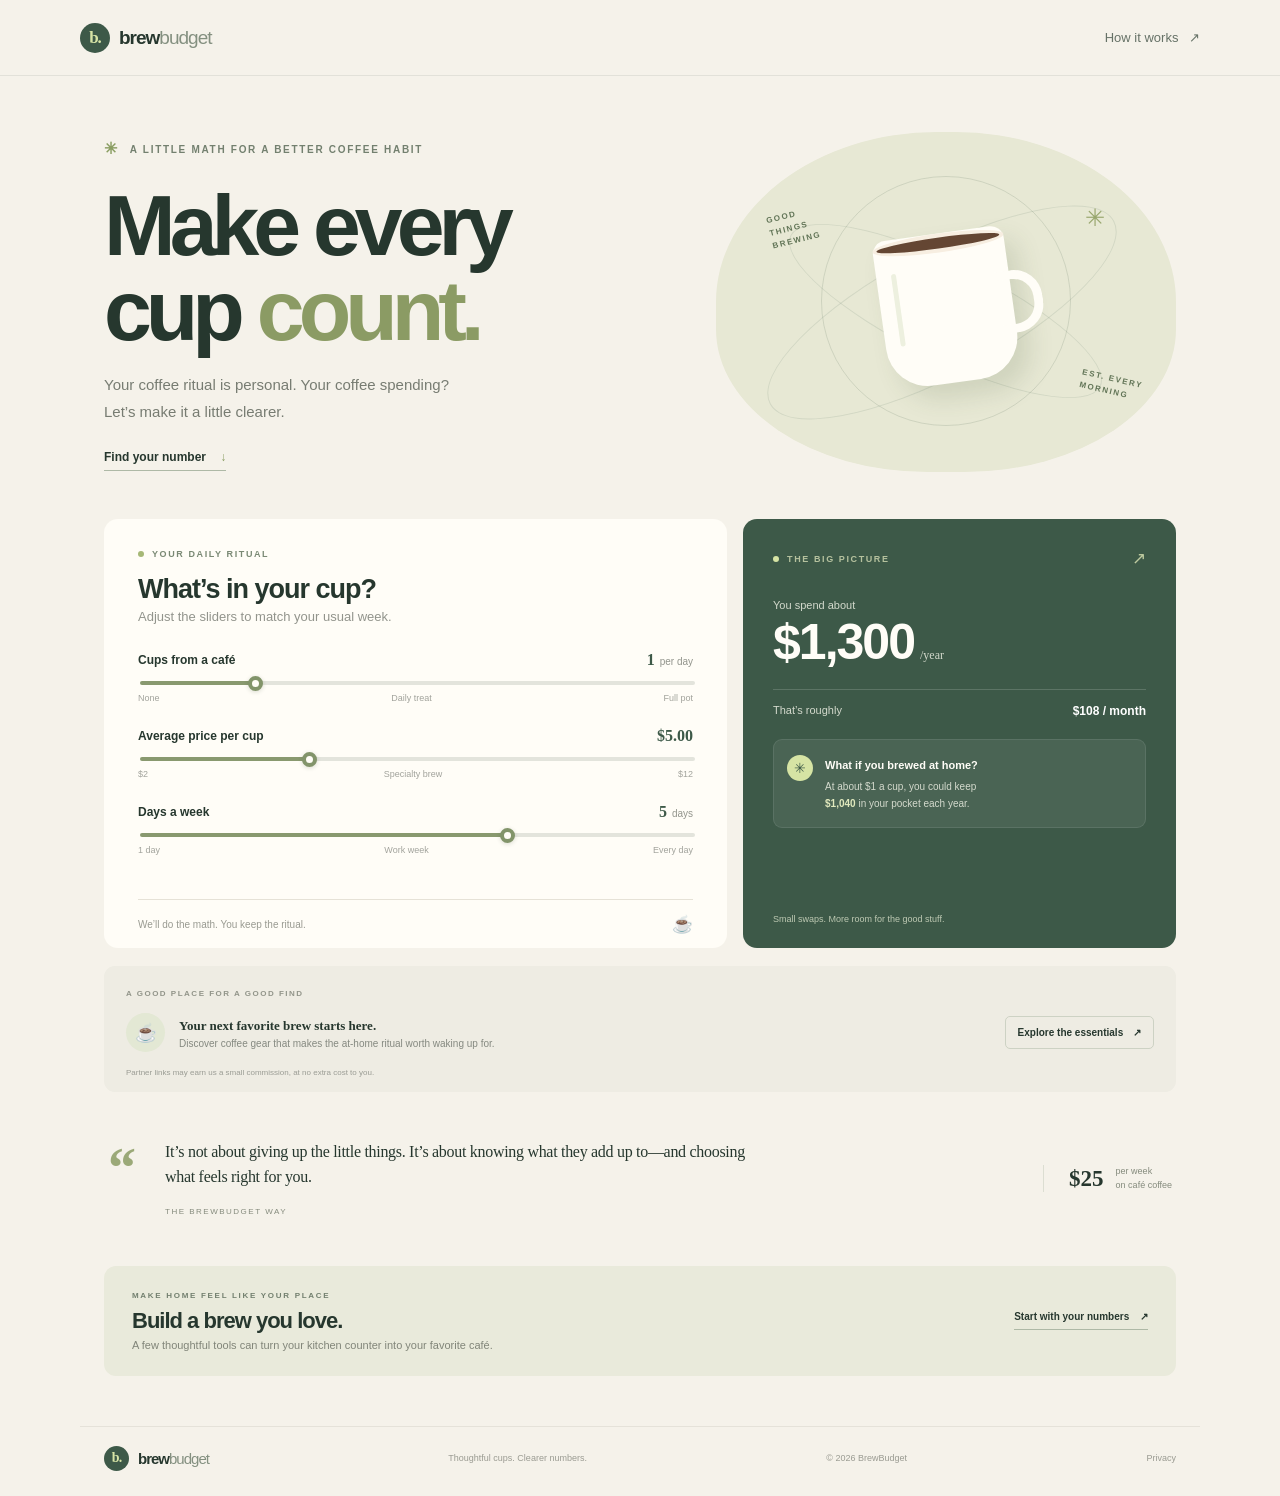
==== index.html @ 629bdadd "Add BrewBudget coffee calculator" ====
<!doctype html>
<html lang="en">
<head>
  <meta charset="utf-8"><meta name="viewport" content="width=device-width, initial-scale=1">
  <meta name="theme-color" content="#f5f2ea">
  <meta name="description" content="Find out how much your daily coffee habit really costs. Compare café coffee with brewing at home and see your yearly savings.">
  <meta property="og:title" content="BrewBudget — make every cup count"><meta property="og:description" content="A little math for a better coffee habit. Compare café coffee with brewing at home.">
  <title>BrewBudget — make every cup count</title>
  <link rel="stylesheet" href="styles.css">
</head>
<body>
  <header class="topbar"><a class="brand" href="#top" aria-label="BrewBudget home"><span class="brand-mark">b.</span><span>brew<span class="brand-light">budget</span></span></a><a class="top-link" href="#how">How it works <span aria-hidden="true">↗</span></a></header>
  <main id="top">
    <section class="hero"><div class="hero-copy"><div class="eyebrow"><span class="spark">✳</span> A LITTLE MATH FOR A BETTER COFFEE HABIT</div><h1>Make every<br>cup <em>count.</em></h1><p class="hero-text">Your coffee ritual is personal. Your coffee spending? Let’s make it a little clearer.</p><a class="jump-link" href="#calculator">Find your number <span>↓</span></a></div><div class="hero-art" aria-hidden="true"><div class="sun"></div><div class="orbit orbit-one"></div><div class="orbit orbit-two"></div><div class="coffee-cup"><div class="coffee"></div><div class="cup-shine"></div></div><div class="cup-handle"></div><div class="art-label label-one">GOOD<br>THINGS<br>BREWING</div><div class="art-label label-two">EST. EVERY<br>MORNING</div><div class="art-dot">✳</div></div></section>
    <section class="calculator-wrap" id="calculator"><div class="calculator-card"><div class="calc-intro"><div class="step-tag"><span class="step-dot"></span> YOUR DAILY RITUAL</div><h2>What’s in your cup?</h2><p>Adjust the sliders to match your usual week.</p></div><div class="controls"><div class="control-row"><div class="control-heading"><label for="cups">Cups from a café</label><span class="control-value"><b id="cupsValue">1</b><small>per day</small></span></div><input id="cups" type="range" min="0" max="5" value="1" step="1" aria-label="Café coffees per day"><div class="range-labels"><span>None</span><span>Daily treat</span><span>Full pot</span></div></div><div class="control-row"><div class="control-heading"><label for="price">Average price per cup</label><span class="control-value"><b id="priceValue">$5.00</b></span></div><input id="price" type="range" min="2" max="12" value="5" step="0.25" aria-label="Price per café coffee"><div class="range-labels"><span>$2</span><span>Specialty brew</span><span>$12</span></div></div><div class="control-row"><div class="control-heading"><label for="days">Days a week</label><span class="control-value"><b id="daysValue">5</b><small>days</small></span></div><input id="days" type="range" min="1" max="7" value="5" step="1" aria-label="Days per week buying coffee"><div class="range-labels"><span>1 day</span><span>Work week</span><span>Every day</span></div></div></div><div class="calc-footer"><span>We’ll do the math. You keep the ritual.</span><span class="coffee-icon">☕</span></div></div>
      <aside class="results-card" aria-live="polite"><div class="result-top"><div class="step-tag step-tag-light"><span class="step-dot"></span> THE BIG PICTURE</div><span class="result-icon">↗</span></div><div class="result-label">You spend about</div><div class="annual-total" id="annualTotal">$1,300<span>/year</span></div><div class="result-divider"></div><div class="monthly-row"><span>That’s roughly</span><strong id="monthlyTotal">$108 / month</strong></div><div class="savings-box"><div class="savings-icon">✳</div><div><strong>What if you brewed at home?</strong><p>At about $1 a cup, you could keep<br><b id="savings">$1,040</b> in your pocket each year.</p></div></div><div class="result-foot">Small swaps. More room for the good stuff.</div></aside></section>
    <section class="ad-slot" aria-label="Advertisement"><span class="ad-label">A GOOD PLACE FOR A GOOD FIND</span><div class="ad-content"><div class="ad-cup">☕</div><div><strong>Your next favorite brew starts here.</strong><p>Discover coffee gear that makes the at-home ritual worth waking up for.</p></div><a href="#gear" class="ad-button">Explore the essentials <span>↗</span></a></div><span class="ad-note">Partner links may earn us a small commission, at no extra cost to you.</span></section>
    <section class="insight" id="how"><div class="insight-mark">“</div><div><p>It’s not about giving up the little things. It’s about knowing what they add up to—and choosing what feels right for you.</p><span>THE BREWBUDGET WAY</span></div><div class="insight-number"><strong id="weeklyTotal">$25</strong><span>per week<br>on café coffee</span></div></section>
    <section class="gear" id="gear"><div><div class="eyebrow">MAKE HOME FEEL LIKE YOUR PLACE</div><h2>Build a brew you love.</h2><p>A few thoughtful tools can turn your kitchen counter into your favorite café.</p></div><a class="gear-link" href="#calculator">Start with your numbers <span>↗</span></a></section>
  </main>
  <footer><a class="brand footer-brand" href="#top"><span class="brand-mark">b.</span><span>brew<span class="brand-light">budget</span></span></a><span>Thoughtful cups. Clearer numbers.</span><span>© <span id="year"></span> BrewBudget</span><a href="privacy.html">Privacy</a></footer>
  <script src="app.js"></script>
</body></html>
---- styles.css ----
:root{--ink:#26372e;--muted:#7b8177;--cream:#f5f2ea;--paper:#fffdf7;--green:#3d5948;--lime:#d7e4a6;--line:#e6e2d7;--orange:#df8156}*{box-sizing:border-box}html{scroll-behavior:smooth}body{margin:0;background:var(--cream);color:var(--ink);font-family:'DM Sans',sans-serif}a{color:inherit;text-decoration:none}.topbar{height:76px;padding:0 max(calc((100vw - 1120px)/2),6vw);display:flex;align-items:center;justify-content:space-between;border-bottom:1px solid rgba(38,55,46,.09)}.brand{display:flex;align-items:center;gap:9px;font:800 19px Manrope,sans-serif;letter-spacing:-1px}.brand-mark{width:30px;height:30px;border-radius:50%;background:var(--green);color:var(--lime);display:grid;place-items:center;font:800 17px Manrope}.brand-light{font-weight:500;color:#849080}.top-link{font-size:13px;color:#667267}.top-link span{padding-left:7px}.hero{max-width:1120px;margin:0 auto;min-height:440px;display:grid;grid-template-columns:1fr 1fr;align-items:center;padding:42px 24px 30px}.eyebrow{font-size:10px;letter-spacing:1.7px;font-weight:700;color:#73806f}.spark{font-size:16px;color:#8a9e62;vertical-align:-1px;margin-right:7px}.hero h1{font:700 clamp(58px,7vw,86px)/.99 Manrope,sans-serif;letter-spacing:-6px;margin:25px 0 19px}.hero h1 em{font-style:normal;color:#8b9b64}.hero-text{font-size:15px;color:#777c72;line-height:1.75;max-width:350px;margin:0 0 22px}.jump-link{font-size:12px;font-weight:700;border-bottom:1px solid #aeb9a6;padding-bottom:6px}.jump-link span{margin-left:11px;color:#8a9e62}.hero-art{height:340px;position:relative;overflow:hidden;background:#e7e8d4;border-radius:48% 48% 46% 46% / 50% 50% 42% 42%;max-width:460px;width:100%;justify-self:end}.sun{position:absolute;width:250px;height:250px;border:1px solid rgba(61,89,72,.15);border-radius:50%;left:105px;top:44px}.orbit{position:absolute;border:1px solid rgba(61,89,72,.12);border-radius:50%;transform:rotate(-28deg)}.orbit-one{width:390px;height:125px;left:31px;top:118px}.orbit-two{width:345px;height:96px;left:57px;top:131px;transform:rotate(26deg)}.coffee-cup{position:absolute;width:132px;height:150px;left:165px;top:101px;background:var(--paper);border-radius:13px 13px 42px 42px;transform:rotate(-8deg);box-shadow:11px 15px 25px #445a3a25}.coffee{position:absolute;inset:0 0 auto;height:19px;background:#644633;border-radius:50%;border:4px solid #f7eee1}.cup-shine{position:absolute;top:34px;left:15px;width:5px;height:73px;background:#edf0df;border-radius:5px}.cup-handle{position:absolute;width:45px;height:63px;border:9px solid var(--paper);border-left:0;border-radius:0 29px 29px 0;left:282px;top:137px;transform:rotate(-8deg)}.art-label{position:absolute;color:#617456;font-size:8px;letter-spacing:1.6px;font-weight:700;line-height:1.6}.label-one{left:53px;top:77px;transform:rotate(-14deg)}.label-two{right:34px;bottom:73px;transform:rotate(13deg)}.art-dot{position:absolute;right:71px;top:72px;color:#98a66d;font-size:24px}.calculator-wrap{max-width:1120px;margin:3px auto 0;padding:0 24px;display:grid;grid-template-columns:1.18fr .82fr;gap:16px;scroll-margin-top:30px}.calculator-card,.results-card{border-radius:14px}.calculator-card{background:var(--paper);padding:30px 34px 0}.calc-intro h2,.gear h2{font:700 27px Manrope,sans-serif;letter-spacing:-1px;margin:15px 0 4px}.calc-intro p{font-size:13px;color:#92948c;margin:0}.step-tag{font-size:9px;font-weight:700;letter-spacing:1.6px;color:#7a8974;display:flex;align-items:center;gap:8px}.step-dot{width:6px;height:6px;background:#a6b876;border-radius:50%}.controls{padding:27px 0 20px}.control-row{margin-bottom:24px}.control-heading{display:flex;justify-content:space-between;align-items:center;margin-bottom:12px}.control-heading label{font-size:12px;font-weight:600}.control-value{display:flex;align-items:baseline;gap:5px;color:var(--green)}.control-value b{font:700 16px Manrope}.control-value small{font-size:10px;color:#92948c}input[type=range]{width:100%;height:4px;appearance:none;background:linear-gradient(to right,#89996f 0%,#89996f var(--fill,40%),#e3e4dc var(--fill,40%),#e3e4dc 100%);border-radius:5px;display:block;outline:none}input[type=range]::-webkit-slider-thumb{appearance:none;width:15px;height:15px;background:var(--paper);border:4px solid #82946a;border-radius:50%;cursor:pointer;box-shadow:0 1px 4px #33442b30}input[type=range]::-moz-range-thumb{width:9px;height:9px;background:var(--paper);border:4px solid #82946a;border-radius:50%;cursor:pointer}.range-labels{display:flex;justify-content:space-between;margin-top:8px;color:#a2a39c;font-size:9px}.calc-footer{height:49px;border-top:1px solid var(--line);display:flex;align-items:center;justify-content:space-between;color:#999a91;font-size:10px}.coffee-icon{font-size:17px}.results-card{background:var(--green);color:#fffdf7;padding:29px 30px 24px;display:flex;flex-direction:column}.result-top{display:flex;justify-content:space-between;align-items:center}.step-tag-light{color:#b5c19e}.step-tag-light .step-dot{background:#d6e4a4}.result-icon{font-size:17px;color:#bdc99f}.result-label{margin-top:30px;font-size:11px;color:#d4dacd}.annual-total{font:700 50px/1.1 Manrope,sans-serif;letter-spacing:-2px;margin-top:4px}.annual-total span{font:500 12px 'DM Sans';letter-spacing:0;color:#d4dacd;margin-left:6px}.result-divider{border-top:1px solid #ffffff29;margin:19px 0 14px}.monthly-row{display:flex;justify-content:space-between;font-size:11px;color:#d4dacd}.monthly-row strong{font-size:12px;color:#fff;font-weight:600}.savings-box{display:flex;gap:12px;background:#ffffff12;border:1px solid #ffffff17;border-radius:9px;padding:15px 13px;margin-top:21px}.savings-icon{width:26px;height:26px;background:#d6e4a4;border-radius:50%;color:var(--green);display:grid;place-items:center;flex:none;font-size:14px}.savings-box strong{font-size:11px}.savings-box p{font-size:10px;line-height:1.65;color:#d4dacd;margin:6px 0 0}.savings-box p b{color:#e1e9be}.result-foot{font-size:9px;color:#bec9b3;margin-top:auto;padding-top:17px}.ad-slot{max-width:1072px;margin:18px auto 0;padding:16px 22px 13px;background:#eeece3;border-radius:11px}.ad-label{font-size:8px;letter-spacing:1.5px;color:#92958a;font-weight:700}.ad-content{display:flex;align-items:center;gap:14px;margin:13px 0 9px}.ad-cup{width:39px;height:39px;border-radius:50%;background:#e3e8d4;display:grid;place-items:center;font-size:18px;flex:none}.ad-content strong{font:700 13px Manrope}.ad-content p{font-size:10px;color:#858980;margin:4px 0 0}.ad-button{font-size:10px;font-weight:700;border:1px solid #cdd2c4;border-radius:5px;padding:10px 12px;margin-left:auto;white-space:nowrap}.ad-button span{margin-left:7px}.ad-note{font-size:8px;color:#9a9c94}.insight{max-width:1072px;margin:48px auto;display:grid;grid-template-columns:40px 1fr auto;align-items:center;gap:17px;padding:0 4px}.insight-mark{font:700 56px Georgia;color:#9ba978;align-self:start;line-height:1}.insight p{font:500 16px/1.55 Manrope;letter-spacing:-.3px;max-width:610px;margin:0 0 10px}.insight span{font-size:8px;letter-spacing:1.5px;color:#858b7d}.insight-number{border-left:1px solid #dcded2;padding-left:25px;display:flex;align-items:center;gap:12px}.insight-number strong{font:700 23px Manrope}.insight-number span{font-size:9px;line-height:1.5;letter-spacing:0}.gear{max-width:1072px;margin:0 auto 50px;padding:25px 28px;background:#e9eadb;border-radius:12px;display:flex;align-items:center;justify-content:space-between}.gear .eyebrow{font-size:8px}.gear h2{font-size:22px;margin:8px 0 5px}.gear p{font-size:11px;color:#818579;margin:0}.gear-link{font-size:10px;font-weight:700;border-bottom:1px solid #aeb9a6;padding-bottom:7px;white-space:nowrap}.gear-link span{margin-left:8px}footer{max-width:1120px;margin:0 auto;padding:19px 24px 25px;border-top:1px solid #e5e2d9;display:flex;align-items:center;justify-content:space-between;color:#9a9b92;font-size:9px}.footer-brand{font-size:15px;color:var(--ink)}.footer-brand .brand-mark{width:25px;height:25px;font-size:14px}
@media(max-width:760px){.topbar{height:64px;padding:0 21px}.hero{grid-template-columns:1fr;padding:48px 22px 30px;gap:28px}.hero h1{font-size:64px}.hero-art{justify-self:center;width:min(100%,420px);height:300px}.sun{left:calc(50% - 125px)}.coffee-cup{left:calc(50% - 65px);top:88px}.cup-handle{left:calc(50% + 51px);top:124px}.label-one{left:calc(50% - 145px)}.label-two{right:calc(50% - 155px)}.art-dot{right:calc(50% - 135px)}.calculator-wrap{grid-template-columns:1fr;padding:0 15px}.calculator-card{padding:25px 22px 0}.results-card{min-height:350px;padding:25px 24px 22px}.ad-slot,.insight,.gear{margin-left:15px;margin-right:15px}.ad-content{align-items:flex-start;flex-wrap:wrap}.ad-content>div:nth-child(2){flex:1;min-width:190px}.ad-button{margin-left:53px;margin-top:2px}.insight{grid-template-columns:32px 1fr;gap:10px;margin-top:39px;margin-bottom:38px}.insight p{font-size:14px}.insight-number{grid-column:2;border-left:0;border-top:1px solid #dcded2;padding:13px 0 0;margin-top:6px}.gear{padding:22px;align-items:flex-start;gap:18px;flex-direction:column}.gear-link{margin-top:2px}footer{padding:18px 20px 23px;flex-wrap:wrap;gap:14px}footer>span:nth-child(2){order:3;width:100%}}@media(max-width:380px){.hero h1{font-size:56px}.annual-total{font-size:44px}.range-labels{font-size:8px}}
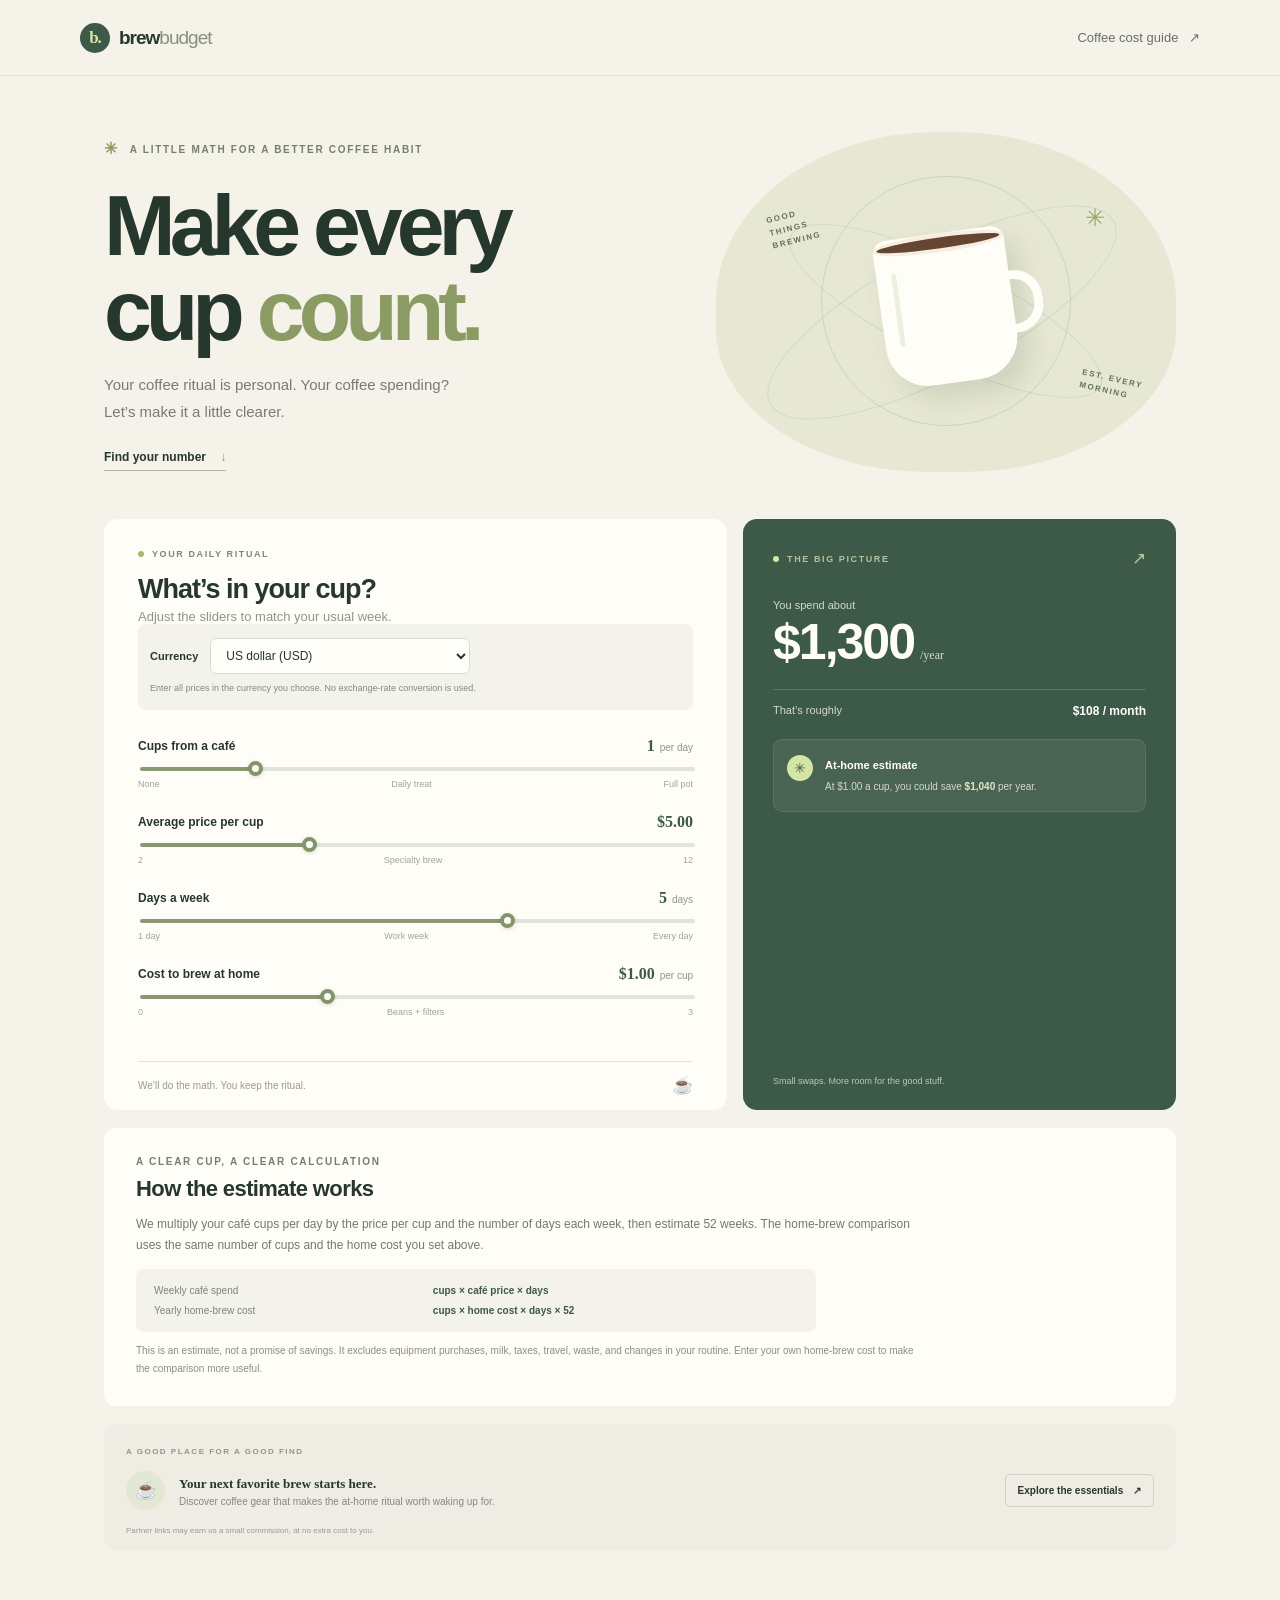
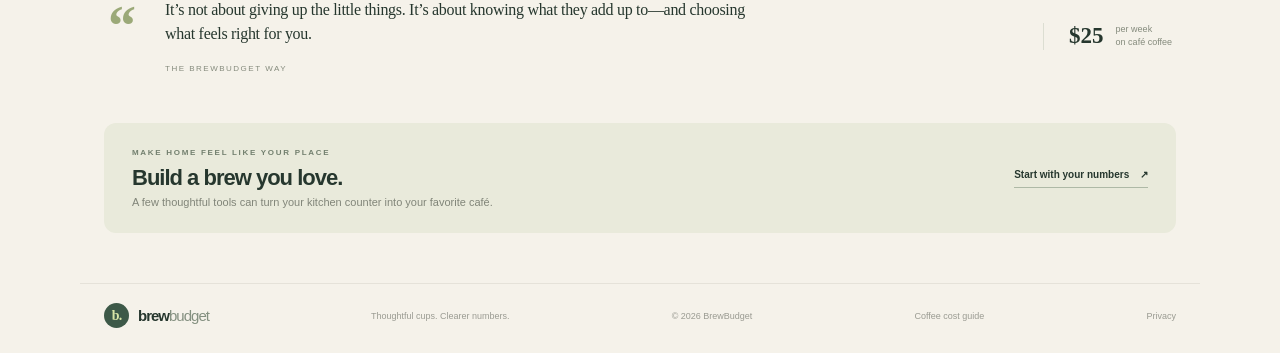
==== commit d616e2b9: "Expand BrewBudget for global coffee budgets Add a home-brew cost guide and support USD, GBP, CAD, an" ====
--- a/index.html
+++ b/index.html
@@ -5,20 +5,22 @@
   <meta name="theme-color" content="#f5f2ea">
   <meta name="description" content="Find out how much your daily coffee habit really costs. Compare café coffee with brewing at home and see your yearly savings.">
   <meta property="og:title" content="BrewBudget — make every cup count"><meta property="og:description" content="A little math for a better coffee habit. Compare café coffee with brewing at home.">
+  <link rel="canonical" href="https://dev-huthaifah.github.io/brewbudget/">
   <title>BrewBudget — make every cup count</title>
   <link rel="stylesheet" href="styles.css">
 </head>
 <body>
-  <header class="topbar"><a class="brand" href="#top" aria-label="BrewBudget home"><span class="brand-mark">b.</span><span>brew<span class="brand-light">budget</span></span></a><a class="top-link" href="#how">How it works <span aria-hidden="true">↗</span></a></header>
+  <header class="topbar"><a class="brand" href="#top" aria-label="BrewBudget home"><span class="brand-mark">b.</span><span>brew<span class="brand-light">budget</span></span></a><a class="top-link" href="coffee-cost-guide.html">Coffee cost guide <span aria-hidden="true">↗</span></a></header>
   <main id="top">
     <section class="hero"><div class="hero-copy"><div class="eyebrow"><span class="spark">✳</span> A LITTLE MATH FOR A BETTER COFFEE HABIT</div><h1>Make every<br>cup <em>count.</em></h1><p class="hero-text">Your coffee ritual is personal. Your coffee spending? Let’s make it a little clearer.</p><a class="jump-link" href="#calculator">Find your number <span>↓</span></a></div><div class="hero-art" aria-hidden="true"><div class="sun"></div><div class="orbit orbit-one"></div><div class="orbit orbit-two"></div><div class="coffee-cup"><div class="coffee"></div><div class="cup-shine"></div></div><div class="cup-handle"></div><div class="art-label label-one">GOOD<br>THINGS<br>BREWING</div><div class="art-label label-two">EST. EVERY<br>MORNING</div><div class="art-dot">✳</div></div></section>
-    <section class="calculator-wrap" id="calculator"><div class="calculator-card"><div class="calc-intro"><div class="step-tag"><span class="step-dot"></span> YOUR DAILY RITUAL</div><h2>What’s in your cup?</h2><p>Adjust the sliders to match your usual week.</p></div><div class="controls"><div class="control-row"><div class="control-heading"><label for="cups">Cups from a café</label><span class="control-value"><b id="cupsValue">1</b><small>per day</small></span></div><input id="cups" type="range" min="0" max="5" value="1" step="1" aria-label="Café coffees per day"><div class="range-labels"><span>None</span><span>Daily treat</span><span>Full pot</span></div></div><div class="control-row"><div class="control-heading"><label for="price">Average price per cup</label><span class="control-value"><b id="priceValue">$5.00</b></span></div><input id="price" type="range" min="2" max="12" value="5" step="0.25" aria-label="Price per café coffee"><div class="range-labels"><span>$2</span><span>Specialty brew</span><span>$12</span></div></div><div class="control-row"><div class="control-heading"><label for="days">Days a week</label><span class="control-value"><b id="daysValue">5</b><small>days</small></span></div><input id="days" type="range" min="1" max="7" value="5" step="1" aria-label="Days per week buying coffee"><div class="range-labels"><span>1 day</span><span>Work week</span><span>Every day</span></div></div></div><div class="calc-footer"><span>We’ll do the math. You keep the ritual.</span><span class="coffee-icon">☕</span></div></div>
-      <aside class="results-card" aria-live="polite"><div class="result-top"><div class="step-tag step-tag-light"><span class="step-dot"></span> THE BIG PICTURE</div><span class="result-icon">↗</span></div><div class="result-label">You spend about</div><div class="annual-total" id="annualTotal">$1,300<span>/year</span></div><div class="result-divider"></div><div class="monthly-row"><span>That’s roughly</span><strong id="monthlyTotal">$108 / month</strong></div><div class="savings-box"><div class="savings-icon">✳</div><div><strong>What if you brewed at home?</strong><p>At about $1 a cup, you could keep<br><b id="savings">$1,040</b> in your pocket each year.</p></div></div><div class="result-foot">Small swaps. More room for the good stuff.</div></aside></section>
+    <section class="calculator-wrap" id="calculator"><div class="calculator-card"><div class="calc-intro"><div class="step-tag"><span class="step-dot"></span> YOUR DAILY RITUAL</div><h2>What’s in your cup?</h2><p>Adjust the sliders to match your usual week.</p></div><div class="currency-row"><label for="currency">Currency</label><select id="currency" aria-label="Choose the currency for your coffee estimates"><option value="USD" selected>US dollar (USD)</option><option value="GBP">Pound sterling (GBP)</option><option value="CAD">Canadian dollar (CAD)</option><option value="AUD">Australian dollar (AUD)</option></select><small>Enter all prices in the currency you choose. No exchange-rate conversion is used.</small></div><div class="controls"><div class="control-row"><div class="control-heading"><label for="cups">Cups from a café</label><span class="control-value"><b id="cupsValue">1</b><small>per day</small></span></div><input id="cups" type="range" min="0" max="5" value="1" step="1" aria-label="Café coffees per day"><div class="range-labels"><span>None</span><span>Daily treat</span><span>Full pot</span></div></div><div class="control-row"><div class="control-heading"><label for="price">Average price per cup</label><span class="control-value"><b id="priceValue">$5.00</b></span></div><input id="price" type="range" min="2" max="12" value="5" step="0.25" aria-label="Price per café coffee"><div class="range-labels"><span>2</span><span>Specialty brew</span><span>12</span></div></div><div class="control-row"><div class="control-heading"><label for="days">Days a week</label><span class="control-value"><b id="daysValue">5</b><small>days</small></span></div><input id="days" type="range" min="1" max="7" value="5" step="1" aria-label="Days per week buying coffee"><div class="range-labels"><span>1 day</span><span>Work week</span><span>Every day</span></div></div><div class="control-row"><div class="control-heading"><label for="homePrice">Cost to brew at home</label><span class="control-value"><b id="homePriceValue">$1.00</b><small>per cup</small></span></div><input id="homePrice" type="range" min="0" max="3" value="1" step="0.1" aria-label="Cost per home-brewed coffee"><div class="range-labels"><span>0</span><span>Beans + filters</span><span>3</span></div></div></div><div class="calc-footer"><span>We’ll do the math. You keep the ritual.</span><span class="coffee-icon">☕</span></div></div>
+      <aside class="results-card" aria-live="polite"><div class="result-top"><div class="step-tag step-tag-light"><span class="step-dot"></span> THE BIG PICTURE</div><span class="result-icon">↗</span></div><div class="result-label">You spend about</div><div class="annual-total" id="annualTotal">$1,300<span>/year</span></div><div class="result-divider"></div><div class="monthly-row"><span>That’s roughly</span><strong id="monthlyTotal">$108 / month</strong></div><div class="savings-box"><div class="savings-icon">✳</div><div><strong id="homeComparisonTitle">At-home estimate</strong><p>At <span id="homePriceCopy">$1.00</span> a cup, <span id="homeComparisonText">you could save <b id="savings">$1,040</b> per year.</span></p></div></div><div class="result-foot">Small swaps. More room for the good stuff.</div></aside></section>
+    <section class="methodology" id="how"><div class="eyebrow">A CLEAR CUP, A CLEAR CALCULATION</div><h2>How the estimate works</h2><p>We multiply your café cups per day by the price per cup and the number of days each week, then estimate 52 weeks. The home-brew comparison uses the same number of cups and the home cost you set above.</p><div class="formula"><span>Weekly café spend</span><b>cups × café price × days</b><span>Yearly home-brew cost</span><b>cups × home cost × days × 52</b></div><p class="method-note">This is an estimate, not a promise of savings. It excludes equipment purchases, milk, taxes, travel, waste, and changes in your routine. Enter your own home-brew cost to make the comparison more useful.</p></section>
     <section class="ad-slot" aria-label="Advertisement"><span class="ad-label">A GOOD PLACE FOR A GOOD FIND</span><div class="ad-content"><div class="ad-cup">☕</div><div><strong>Your next favorite brew starts here.</strong><p>Discover coffee gear that makes the at-home ritual worth waking up for.</p></div><a href="#gear" class="ad-button">Explore the essentials <span>↗</span></a></div><span class="ad-note">Partner links may earn us a small commission, at no extra cost to you.</span></section>
-    <section class="insight" id="how"><div class="insight-mark">“</div><div><p>It’s not about giving up the little things. It’s about knowing what they add up to—and choosing what feels right for you.</p><span>THE BREWBUDGET WAY</span></div><div class="insight-number"><strong id="weeklyTotal">$25</strong><span>per week<br>on café coffee</span></div></section>
+    <section class="insight"><div class="insight-mark">“</div><div><p>It’s not about giving up the little things. It’s about knowing what they add up to—and choosing what feels right for you.</p><span>THE BREWBUDGET WAY</span></div><div class="insight-number"><strong id="weeklyTotal">$25</strong><span>per week<br>on café coffee</span></div></section>
     <section class="gear" id="gear"><div><div class="eyebrow">MAKE HOME FEEL LIKE YOUR PLACE</div><h2>Build a brew you love.</h2><p>A few thoughtful tools can turn your kitchen counter into your favorite café.</p></div><a class="gear-link" href="#calculator">Start with your numbers <span>↗</span></a></section>
   </main>
-  <footer><a class="brand footer-brand" href="#top"><span class="brand-mark">b.</span><span>brew<span class="brand-light">budget</span></span></a><span>Thoughtful cups. Clearer numbers.</span><span>© <span id="year"></span> BrewBudget</span><a href="privacy.html">Privacy</a></footer>
+  <footer><a class="brand footer-brand" href="#top"><span class="brand-mark">b.</span><span>brew<span class="brand-light">budget</span></span></a><span>Thoughtful cups. Clearer numbers.</span><span>© <span id="year"></span> BrewBudget</span><a href="coffee-cost-guide.html">Coffee cost guide</a><a href="privacy.html">Privacy</a></footer>
   <script src="app.js"></script>
 </body></html>
 
--- a/styles.css
+++ b/styles.css
@@ -1,2 +1,5 @@
 :root{--ink:#26372e;--muted:#7b8177;--cream:#f5f2ea;--paper:#fffdf7;--green:#3d5948;--lime:#d7e4a6;--line:#e6e2d7;--orange:#df8156}*{box-sizing:border-box}html{scroll-behavior:smooth}body{margin:0;background:var(--cream);color:var(--ink);font-family:'DM Sans',sans-serif}a{color:inherit;text-decoration:none}.topbar{height:76px;padding:0 max(calc((100vw - 1120px)/2),6vw);display:flex;align-items:center;justify-content:space-between;border-bottom:1px solid rgba(38,55,46,.09)}.brand{display:flex;align-items:center;gap:9px;font:800 19px Manrope,sans-serif;letter-spacing:-1px}.brand-mark{width:30px;height:30px;border-radius:50%;background:var(--green);color:var(--lime);display:grid;place-items:center;font:800 17px Manrope}.brand-light{font-weight:500;color:#849080}.top-link{font-size:13px;color:#667267}.top-link span{padding-left:7px}.hero{max-width:1120px;margin:0 auto;min-height:440px;display:grid;grid-template-columns:1fr 1fr;align-items:center;padding:42px 24px 30px}.eyebrow{font-size:10px;letter-spacing:1.7px;font-weight:700;color:#73806f}.spark{font-size:16px;color:#8a9e62;vertical-align:-1px;margin-right:7px}.hero h1{font:700 clamp(58px,7vw,86px)/.99 Manrope,sans-serif;letter-spacing:-6px;margin:25px 0 19px}.hero h1 em{font-style:normal;color:#8b9b64}.hero-text{font-size:15px;color:#777c72;line-height:1.75;max-width:350px;margin:0 0 22px}.jump-link{font-size:12px;font-weight:700;border-bottom:1px solid #aeb9a6;padding-bottom:6px}.jump-link span{margin-left:11px;color:#8a9e62}.hero-art{height:340px;position:relative;overflow:hidden;background:#e7e8d4;border-radius:48% 48% 46% 46% / 50% 50% 42% 42%;max-width:460px;width:100%;justify-self:end}.sun{position:absolute;width:250px;height:250px;border:1px solid rgba(61,89,72,.15);border-radius:50%;left:105px;top:44px}.orbit{position:absolute;border:1px solid rgba(61,89,72,.12);border-radius:50%;transform:rotate(-28deg)}.orbit-one{width:390px;height:125px;left:31px;top:118px}.orbit-two{width:345px;height:96px;left:57px;top:131px;transform:rotate(26deg)}.coffee-cup{position:absolute;width:132px;height:150px;left:165px;top:101px;background:var(--paper);border-radius:13px 13px 42px 42px;transform:rotate(-8deg);box-shadow:11px 15px 25px #445a3a25}.coffee{position:absolute;inset:0 0 auto;height:19px;background:#644633;border-radius:50%;border:4px solid #f7eee1}.cup-shine{position:absolute;top:34px;left:15px;width:5px;height:73px;background:#edf0df;border-radius:5px}.cup-handle{position:absolute;width:45px;height:63px;border:9px solid var(--paper);border-left:0;border-radius:0 29px 29px 0;left:282px;top:137px;transform:rotate(-8deg)}.art-label{position:absolute;color:#617456;font-size:8px;letter-spacing:1.6px;font-weight:700;line-height:1.6}.label-one{left:53px;top:77px;transform:rotate(-14deg)}.label-two{right:34px;bottom:73px;transform:rotate(13deg)}.art-dot{position:absolute;right:71px;top:72px;color:#98a66d;font-size:24px}.calculator-wrap{max-width:1120px;margin:3px auto 0;padding:0 24px;display:grid;grid-template-columns:1.18fr .82fr;gap:16px;scroll-margin-top:30px}.calculator-card,.results-card{border-radius:14px}.calculator-card{background:var(--paper);padding:30px 34px 0}.calc-intro h2,.gear h2{font:700 27px Manrope,sans-serif;letter-spacing:-1px;margin:15px 0 4px}.calc-intro p{font-size:13px;color:#92948c;margin:0}.step-tag{font-size:9px;font-weight:700;letter-spacing:1.6px;color:#7a8974;display:flex;align-items:center;gap:8px}.step-dot{width:6px;height:6px;background:#a6b876;border-radius:50%}.controls{padding:27px 0 20px}.control-row{margin-bottom:24px}.control-heading{display:flex;justify-content:space-between;align-items:center;margin-bottom:12px}.control-heading label{font-size:12px;font-weight:600}.control-value{display:flex;align-items:baseline;gap:5px;color:var(--green)}.control-value b{font:700 16px Manrope}.control-value small{font-size:10px;color:#92948c}input[type=range]{width:100%;height:4px;appearance:none;background:linear-gradient(to right,#89996f 0%,#89996f var(--fill,40%),#e3e4dc var(--fill,40%),#e3e4dc 100%);border-radius:5px;display:block;outline:none}input[type=range]::-webkit-slider-thumb{appearance:none;width:15px;height:15px;background:var(--paper);border:4px solid #82946a;border-radius:50%;cursor:pointer;box-shadow:0 1px 4px #33442b30}input[type=range]::-moz-range-thumb{width:9px;height:9px;background:var(--paper);border:4px solid #82946a;border-radius:50%;cursor:pointer}.range-labels{display:flex;justify-content:space-between;margin-top:8px;color:#a2a39c;font-size:9px}.calc-footer{height:49px;border-top:1px solid var(--line);display:flex;align-items:center;justify-content:space-between;color:#999a91;font-size:10px}.coffee-icon{font-size:17px}.results-card{background:var(--green);color:#fffdf7;padding:29px 30px 24px;display:flex;flex-direction:column}.result-top{display:flex;justify-content:space-between;align-items:center}.step-tag-light{color:#b5c19e}.step-tag-light .step-dot{background:#d6e4a4}.result-icon{font-size:17px;color:#bdc99f}.result-label{margin-top:30px;font-size:11px;color:#d4dacd}.annual-total{font:700 50px/1.1 Manrope,sans-serif;letter-spacing:-2px;margin-top:4px}.annual-total span{font:500 12px 'DM Sans';letter-spacing:0;color:#d4dacd;margin-left:6px}.result-divider{border-top:1px solid #ffffff29;margin:19px 0 14px}.monthly-row{display:flex;justify-content:space-between;font-size:11px;color:#d4dacd}.monthly-row strong{font-size:12px;color:#fff;font-weight:600}.savings-box{display:flex;gap:12px;background:#ffffff12;border:1px solid #ffffff17;border-radius:9px;padding:15px 13px;margin-top:21px}.savings-icon{width:26px;height:26px;background:#d6e4a4;border-radius:50%;color:var(--green);display:grid;place-items:center;flex:none;font-size:14px}.savings-box strong{font-size:11px}.savings-box p{font-size:10px;line-height:1.65;color:#d4dacd;margin:6px 0 0}.savings-box p b{color:#e1e9be}.result-foot{font-size:9px;color:#bec9b3;margin-top:auto;padding-top:17px}.ad-slot{max-width:1072px;margin:18px auto 0;padding:16px 22px 13px;background:#eeece3;border-radius:11px}.ad-label{font-size:8px;letter-spacing:1.5px;color:#92958a;font-weight:700}.ad-content{display:flex;align-items:center;gap:14px;margin:13px 0 9px}.ad-cup{width:39px;height:39px;border-radius:50%;background:#e3e8d4;display:grid;place-items:center;font-size:18px;flex:none}.ad-content strong{font:700 13px Manrope}.ad-content p{font-size:10px;color:#858980;margin:4px 0 0}.ad-button{font-size:10px;font-weight:700;border:1px solid #cdd2c4;border-radius:5px;padding:10px 12px;margin-left:auto;white-space:nowrap}.ad-button span{margin-left:7px}.ad-note{font-size:8px;color:#9a9c94}.insight{max-width:1072px;margin:48px auto;display:grid;grid-template-columns:40px 1fr auto;align-items:center;gap:17px;padding:0 4px}.insight-mark{font:700 56px Georgia;color:#9ba978;align-self:start;line-height:1}.insight p{font:500 16px/1.55 Manrope;letter-spacing:-.3px;max-width:610px;margin:0 0 10px}.insight span{font-size:8px;letter-spacing:1.5px;color:#858b7d}.insight-number{border-left:1px solid #dcded2;padding-left:25px;display:flex;align-items:center;gap:12px}.insight-number strong{font:700 23px Manrope}.insight-number span{font-size:9px;line-height:1.5;letter-spacing:0}.gear{max-width:1072px;margin:0 auto 50px;padding:25px 28px;background:#e9eadb;border-radius:12px;display:flex;align-items:center;justify-content:space-between}.gear .eyebrow{font-size:8px}.gear h2{font-size:22px;margin:8px 0 5px}.gear p{font-size:11px;color:#818579;margin:0}.gear-link{font-size:10px;font-weight:700;border-bottom:1px solid #aeb9a6;padding-bottom:7px;white-space:nowrap}.gear-link span{margin-left:8px}footer{max-width:1120px;margin:0 auto;padding:19px 24px 25px;border-top:1px solid #e5e2d9;display:flex;align-items:center;justify-content:space-between;color:#9a9b92;font-size:9px}.footer-brand{font-size:15px;color:var(--ink)}.footer-brand .brand-mark{width:25px;height:25px;font-size:14px}
 @media(max-width:760px){.topbar{height:64px;padding:0 21px}.hero{grid-template-columns:1fr;padding:48px 22px 30px;gap:28px}.hero h1{font-size:64px}.hero-art{justify-self:center;width:min(100%,420px);height:300px}.sun{left:calc(50% - 125px)}.coffee-cup{left:calc(50% - 65px);top:88px}.cup-handle{left:calc(50% + 51px);top:124px}.label-one{left:calc(50% - 145px)}.label-two{right:calc(50% - 155px)}.art-dot{right:calc(50% - 135px)}.calculator-wrap{grid-template-columns:1fr;padding:0 15px}.calculator-card{padding:25px 22px 0}.results-card{min-height:350px;padding:25px 24px 22px}.ad-slot,.insight,.gear{margin-left:15px;margin-right:15px}.ad-content{align-items:flex-start;flex-wrap:wrap}.ad-content>div:nth-child(2){flex:1;min-width:190px}.ad-button{margin-left:53px;margin-top:2px}.insight{grid-template-columns:32px 1fr;gap:10px;margin-top:39px;margin-bottom:38px}.insight p{font-size:14px}.insight-number{grid-column:2;border-left:0;border-top:1px solid #dcded2;padding:13px 0 0;margin-top:6px}.gear{padding:22px;align-items:flex-start;gap:18px;flex-direction:column}.gear-link{margin-top:2px}footer{padding:18px 20px 23px;flex-wrap:wrap;gap:14px}footer>span:nth-child(2){order:3;width:100%}}@media(max-width:380px){.hero h1{font-size:56px}.annual-total{font-size:44px}.range-labels{font-size:8px}}
+.methodology{max-width:1072px;margin:18px auto 0;padding:28px 32px;background:var(--paper);border-radius:12px}.methodology h2{font:700 22px Manrope,sans-serif;letter-spacing:-.6px;margin:9px 0}.methodology>p{max-width:780px;font-size:12px;line-height:1.8;color:#737a70}.formula{display:grid;grid-template-columns:1fr 1.4fr;gap:9px 18px;padding:16px 18px;background:#f3f2eb;border-radius:8px;max-width:680px}.formula span{font-size:10px;color:#7e8579}.formula b{font-size:10px;color:var(--green)}.method-note{margin-bottom:0!important;font-size:10px!important;color:#8b8e85!important}@media(max-width:760px){.methodology{margin:15px;padding:23px 20px}.formula{grid-template-columns:1fr;gap:5px}.formula b{margin-bottom:8px}}
+.currency-row{display:grid;grid-template-columns:auto minmax(190px,1fr);align-items:center;gap:8px 12px;padding:14px 12px;background:#f3f2eb;border-radius:8px}.currency-row label{font-size:11px;font-weight:700}.currency-row select{width:100%;max-width:260px;border:1px solid #d9ddd0;border-radius:6px;background:var(--paper);color:var(--ink);font:500 12px 'DM Sans',sans-serif;padding:9px 11px}.currency-row small{grid-column:1/-1;color:#858980;font-size:9px;line-height:1.5}.article-page{max-width:900px;margin:0 auto;padding:28px 24px 72px}.breadcrumbs{display:flex;gap:9px;align-items:center;color:#858980;font-size:11px;margin-bottom:32px}.breadcrumbs a{text-decoration:underline;text-underline-offset:3px}.article-content{max-width:740px;margin:0 auto}.article-header{margin-bottom:28px}.article-header h1{font:700 clamp(38px,6vw,58px)/1.08 Manrope,sans-serif;letter-spacing:-2.6px;margin:14px 0}.article-deck{font-size:16px;line-height:1.75;color:#737a70;max-width:650px}.article-content h2{font:700 23px/1.25 Manrope,sans-serif;letter-spacing:-.6px;margin:34px 0 10px}.article-content h3{font:700 15px Manrope,sans-serif;margin:22px 0 6px}.article-content p,.article-content li{font-size:14px;line-height:1.8;color:#667267}.article-content ul{padding-left:22px}.article-callout,.article-example{padding:19px 22px;background:var(--paper);border:1px solid var(--line);border-radius:10px;margin:25px 0}.article-callout strong{font:700 13px Manrope;color:var(--green)}.article-callout p,.article-example p{margin:7px 0 0}.article-callout p:first-of-type{color:var(--ink)}.article-example{background:#e9eadb;border:0}.article-example .eyebrow{font-size:8px}.article-example p{color:#596458}.article-cta{display:inline-flex;gap:12px;align-items:center;margin:12px 0;padding:13px 17px;border-radius:6px;background:var(--green);color:#fffdf7;font-size:12px;font-weight:700}.faq-list{margin-top:38px;padding-top:10px;border-top:1px solid var(--line)}.faq-list h2{margin-bottom:20px}.faq-list p{margin-top:5px}
+@media(max-width:760px){.currency-row{grid-template-columns:1fr}.currency-row select{max-width:none}.article-page{padding:23px 20px 55px}.article-header h1{letter-spacing:-1.7px}.article-content h2{font-size:21px}}
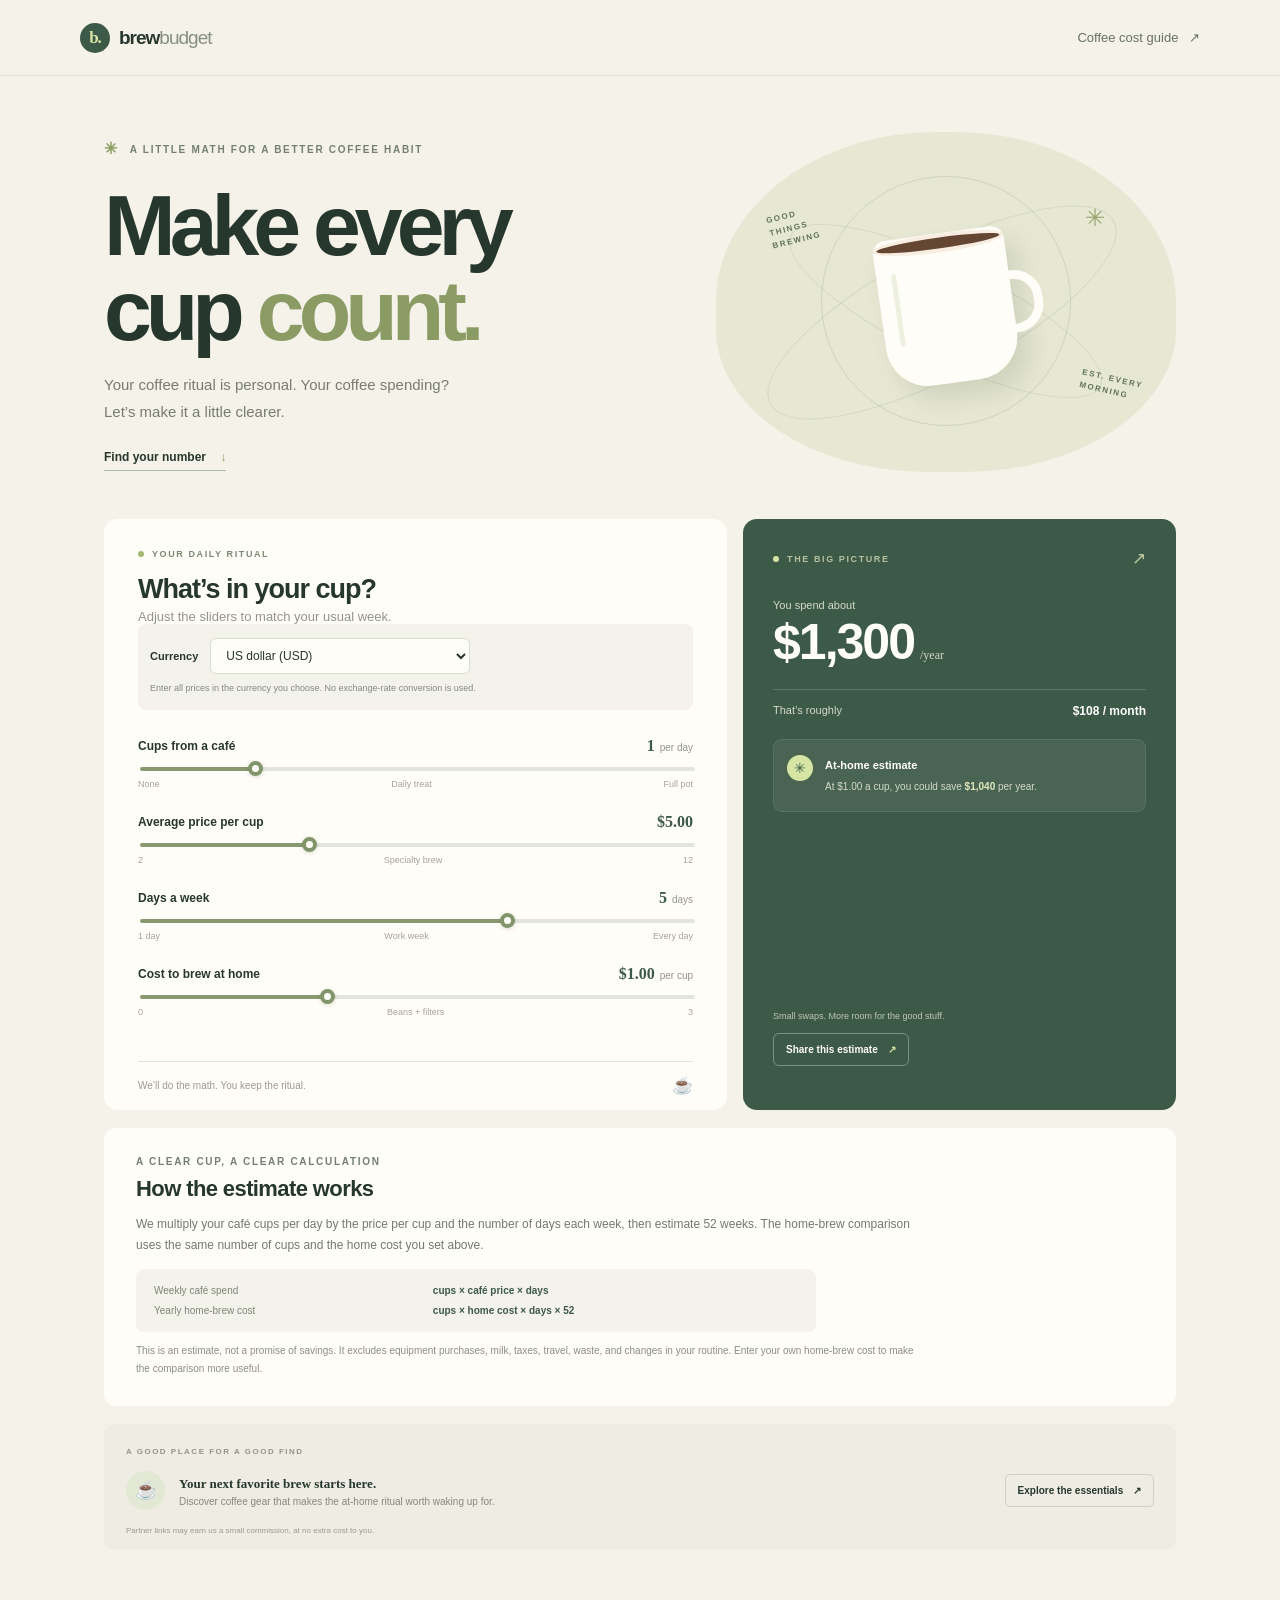
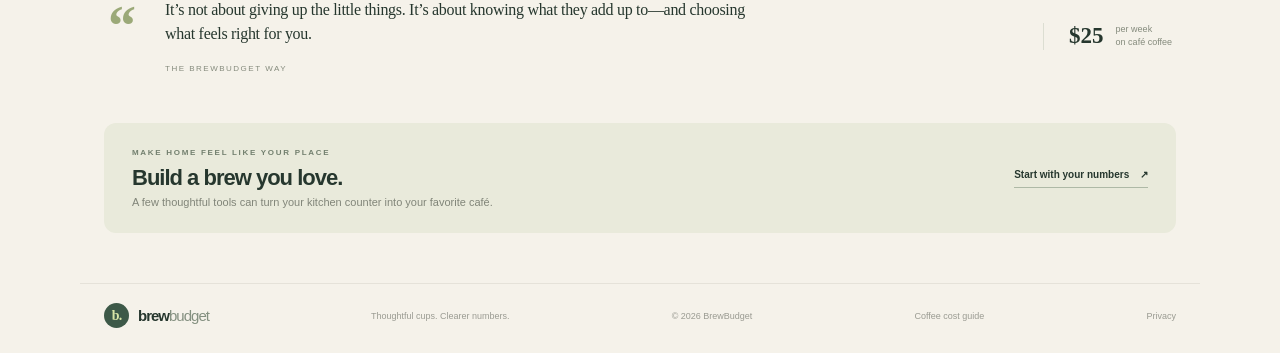
==== commit 5fafdee3: "Add shareable coffee estimates Let visitors share a link that preserves their cups, café price, home" ====
--- a/index.html
+++ b/index.html
@@ -14,7 +14,7 @@
   <main id="top">
     <section class="hero"><div class="hero-copy"><div class="eyebrow"><span class="spark">✳</span> A LITTLE MATH FOR A BETTER COFFEE HABIT</div><h1>Make every<br>cup <em>count.</em></h1><p class="hero-text">Your coffee ritual is personal. Your coffee spending? Let’s make it a little clearer.</p><a class="jump-link" href="#calculator">Find your number <span>↓</span></a></div><div class="hero-art" aria-hidden="true"><div class="sun"></div><div class="orbit orbit-one"></div><div class="orbit orbit-two"></div><div class="coffee-cup"><div class="coffee"></div><div class="cup-shine"></div></div><div class="cup-handle"></div><div class="art-label label-one">GOOD<br>THINGS<br>BREWING</div><div class="art-label label-two">EST. EVERY<br>MORNING</div><div class="art-dot">✳</div></div></section>
     <section class="calculator-wrap" id="calculator"><div class="calculator-card"><div class="calc-intro"><div class="step-tag"><span class="step-dot"></span> YOUR DAILY RITUAL</div><h2>What’s in your cup?</h2><p>Adjust the sliders to match your usual week.</p></div><div class="currency-row"><label for="currency">Currency</label><select id="currency" aria-label="Choose the currency for your coffee estimates"><option value="USD" selected>US dollar (USD)</option><option value="GBP">Pound sterling (GBP)</option><option value="CAD">Canadian dollar (CAD)</option><option value="AUD">Australian dollar (AUD)</option></select><small>Enter all prices in the currency you choose. No exchange-rate conversion is used.</small></div><div class="controls"><div class="control-row"><div class="control-heading"><label for="cups">Cups from a café</label><span class="control-value"><b id="cupsValue">1</b><small>per day</small></span></div><input id="cups" type="range" min="0" max="5" value="1" step="1" aria-label="Café coffees per day"><div class="range-labels"><span>None</span><span>Daily treat</span><span>Full pot</span></div></div><div class="control-row"><div class="control-heading"><label for="price">Average price per cup</label><span class="control-value"><b id="priceValue">$5.00</b></span></div><input id="price" type="range" min="2" max="12" value="5" step="0.25" aria-label="Price per café coffee"><div class="range-labels"><span>2</span><span>Specialty brew</span><span>12</span></div></div><div class="control-row"><div class="control-heading"><label for="days">Days a week</label><span class="control-value"><b id="daysValue">5</b><small>days</small></span></div><input id="days" type="range" min="1" max="7" value="5" step="1" aria-label="Days per week buying coffee"><div class="range-labels"><span>1 day</span><span>Work week</span><span>Every day</span></div></div><div class="control-row"><div class="control-heading"><label for="homePrice">Cost to brew at home</label><span class="control-value"><b id="homePriceValue">$1.00</b><small>per cup</small></span></div><input id="homePrice" type="range" min="0" max="3" value="1" step="0.1" aria-label="Cost per home-brewed coffee"><div class="range-labels"><span>0</span><span>Beans + filters</span><span>3</span></div></div></div><div class="calc-footer"><span>We’ll do the math. You keep the ritual.</span><span class="coffee-icon">☕</span></div></div>
-      <aside class="results-card" aria-live="polite"><div class="result-top"><div class="step-tag step-tag-light"><span class="step-dot"></span> THE BIG PICTURE</div><span class="result-icon">↗</span></div><div class="result-label">You spend about</div><div class="annual-total" id="annualTotal">$1,300<span>/year</span></div><div class="result-divider"></div><div class="monthly-row"><span>That’s roughly</span><strong id="monthlyTotal">$108 / month</strong></div><div class="savings-box"><div class="savings-icon">✳</div><div><strong id="homeComparisonTitle">At-home estimate</strong><p>At <span id="homePriceCopy">$1.00</span> a cup, <span id="homeComparisonText">you could save <b id="savings">$1,040</b> per year.</span></p></div></div><div class="result-foot">Small swaps. More room for the good stuff.</div></aside></section>
+      <aside class="results-card" aria-live="polite"><div class="result-top"><div class="step-tag step-tag-light"><span class="step-dot"></span> THE BIG PICTURE</div><span class="result-icon">↗</span></div><div class="result-label">You spend about</div><div class="annual-total" id="annualTotal">$1,300<span>/year</span></div><div class="result-divider"></div><div class="monthly-row"><span>That’s roughly</span><strong id="monthlyTotal">$108 / month</strong></div><div class="savings-box"><div class="savings-icon">✳</div><div><strong id="homeComparisonTitle">At-home estimate</strong><p>At <span id="homePriceCopy">$1.00</span> a cup, <span id="homeComparisonText">you could save <b id="savings">$1,040</b> per year.</span></p></div></div><div class="result-foot">Small swaps. More room for the good stuff.</div><button class="share-button" id="shareEstimate" type="button">Share this estimate <span aria-hidden="true">↗</span></button><span class="share-status" id="shareStatus" role="status" aria-live="polite"></span></aside></section>
     <section class="methodology" id="how"><div class="eyebrow">A CLEAR CUP, A CLEAR CALCULATION</div><h2>How the estimate works</h2><p>We multiply your café cups per day by the price per cup and the number of days each week, then estimate 52 weeks. The home-brew comparison uses the same number of cups and the home cost you set above.</p><div class="formula"><span>Weekly café spend</span><b>cups × café price × days</b><span>Yearly home-brew cost</span><b>cups × home cost × days × 52</b></div><p class="method-note">This is an estimate, not a promise of savings. It excludes equipment purchases, milk, taxes, travel, waste, and changes in your routine. Enter your own home-brew cost to make the comparison more useful.</p></section>
     <section class="ad-slot" aria-label="Advertisement"><span class="ad-label">A GOOD PLACE FOR A GOOD FIND</span><div class="ad-content"><div class="ad-cup">☕</div><div><strong>Your next favorite brew starts here.</strong><p>Discover coffee gear that makes the at-home ritual worth waking up for.</p></div><a href="#gear" class="ad-button">Explore the essentials <span>↗</span></a></div><span class="ad-note">Partner links may earn us a small commission, at no extra cost to you.</span></section>
     <section class="insight"><div class="insight-mark">“</div><div><p>It’s not about giving up the little things. It’s about knowing what they add up to—and choosing what feels right for you.</p><span>THE BREWBUDGET WAY</span></div><div class="insight-number"><strong id="weeklyTotal">$25</strong><span>per week<br>on café coffee</span></div></section>
--- a/styles.css
+++ b/styles.css
@@ -3,3 +3,4 @@
 .methodology{max-width:1072px;margin:18px auto 0;padding:28px 32px;background:var(--paper);border-radius:12px}.methodology h2{font:700 22px Manrope,sans-serif;letter-spacing:-.6px;margin:9px 0}.methodology>p{max-width:780px;font-size:12px;line-height:1.8;color:#737a70}.formula{display:grid;grid-template-columns:1fr 1.4fr;gap:9px 18px;padding:16px 18px;background:#f3f2eb;border-radius:8px;max-width:680px}.formula span{font-size:10px;color:#7e8579}.formula b{font-size:10px;color:var(--green)}.method-note{margin-bottom:0!important;font-size:10px!important;color:#8b8e85!important}@media(max-width:760px){.methodology{margin:15px;padding:23px 20px}.formula{grid-template-columns:1fr;gap:5px}.formula b{margin-bottom:8px}}
 .currency-row{display:grid;grid-template-columns:auto minmax(190px,1fr);align-items:center;gap:8px 12px;padding:14px 12px;background:#f3f2eb;border-radius:8px}.currency-row label{font-size:11px;font-weight:700}.currency-row select{width:100%;max-width:260px;border:1px solid #d9ddd0;border-radius:6px;background:var(--paper);color:var(--ink);font:500 12px 'DM Sans',sans-serif;padding:9px 11px}.currency-row small{grid-column:1/-1;color:#858980;font-size:9px;line-height:1.5}.article-page{max-width:900px;margin:0 auto;padding:28px 24px 72px}.breadcrumbs{display:flex;gap:9px;align-items:center;color:#858980;font-size:11px;margin-bottom:32px}.breadcrumbs a{text-decoration:underline;text-underline-offset:3px}.article-content{max-width:740px;margin:0 auto}.article-header{margin-bottom:28px}.article-header h1{font:700 clamp(38px,6vw,58px)/1.08 Manrope,sans-serif;letter-spacing:-2.6px;margin:14px 0}.article-deck{font-size:16px;line-height:1.75;color:#737a70;max-width:650px}.article-content h2{font:700 23px/1.25 Manrope,sans-serif;letter-spacing:-.6px;margin:34px 0 10px}.article-content h3{font:700 15px Manrope,sans-serif;margin:22px 0 6px}.article-content p,.article-content li{font-size:14px;line-height:1.8;color:#667267}.article-content ul{padding-left:22px}.article-callout,.article-example{padding:19px 22px;background:var(--paper);border:1px solid var(--line);border-radius:10px;margin:25px 0}.article-callout strong{font:700 13px Manrope;color:var(--green)}.article-callout p,.article-example p{margin:7px 0 0}.article-callout p:first-of-type{color:var(--ink)}.article-example{background:#e9eadb;border:0}.article-example .eyebrow{font-size:8px}.article-example p{color:#596458}.article-cta{display:inline-flex;gap:12px;align-items:center;margin:12px 0;padding:13px 17px;border-radius:6px;background:var(--green);color:#fffdf7;font-size:12px;font-weight:700}.faq-list{margin-top:38px;padding-top:10px;border-top:1px solid var(--line)}.faq-list h2{margin-bottom:20px}.faq-list p{margin-top:5px}
 @media(max-width:760px){.currency-row{grid-template-columns:1fr}.currency-row select{max-width:none}.article-page{padding:23px 20px 55px}.article-header h1{letter-spacing:-1.7px}.article-content h2{font-size:21px}}
+.share-button{align-self:flex-start;margin-top:12px;border:1px solid #ffffff55;border-radius:6px;padding:10px 12px;background:transparent;color:#fffdf7;font:600 10px 'DM Sans',sans-serif;cursor:pointer}.share-button:hover{background:#ffffff12}.share-button span{margin-left:7px;color:#d6e4a4}.share-status{min-height:14px;margin-top:6px;color:#d4dacd;font-size:9px;line-height:1.5}
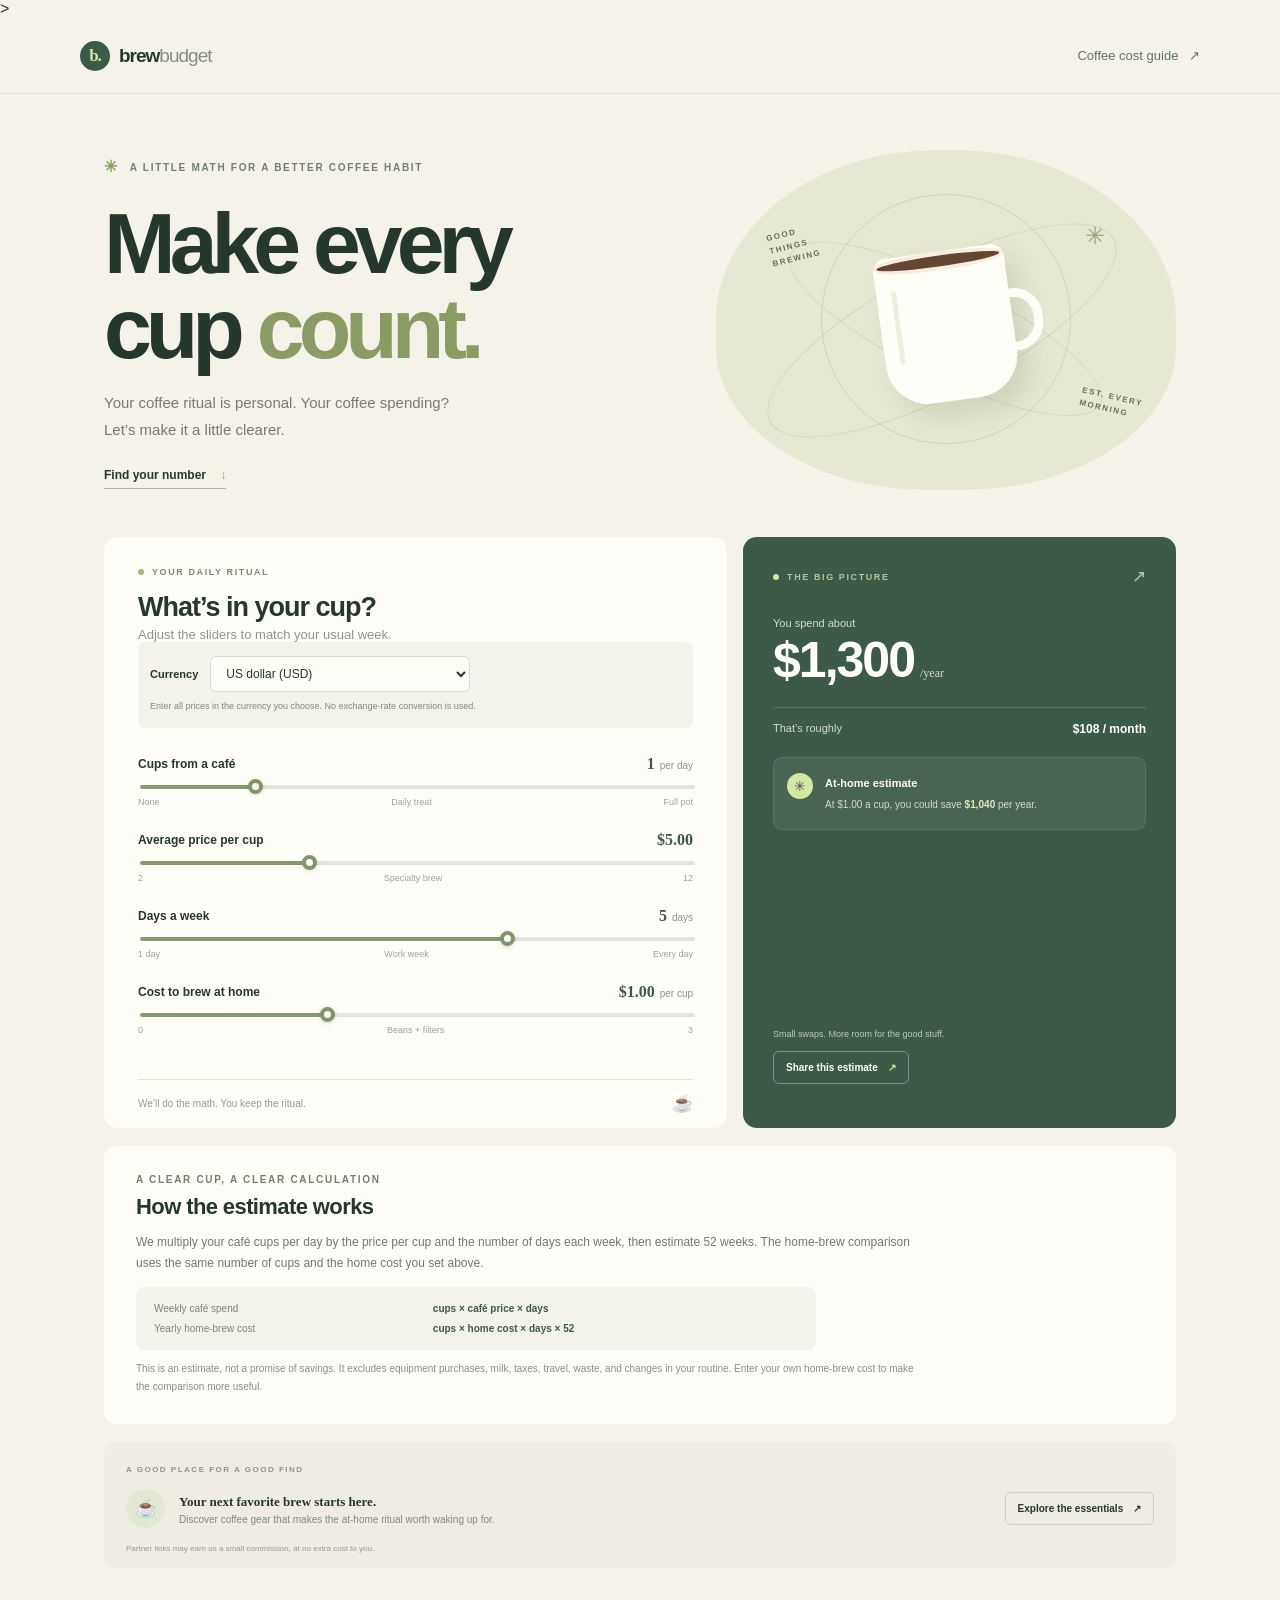
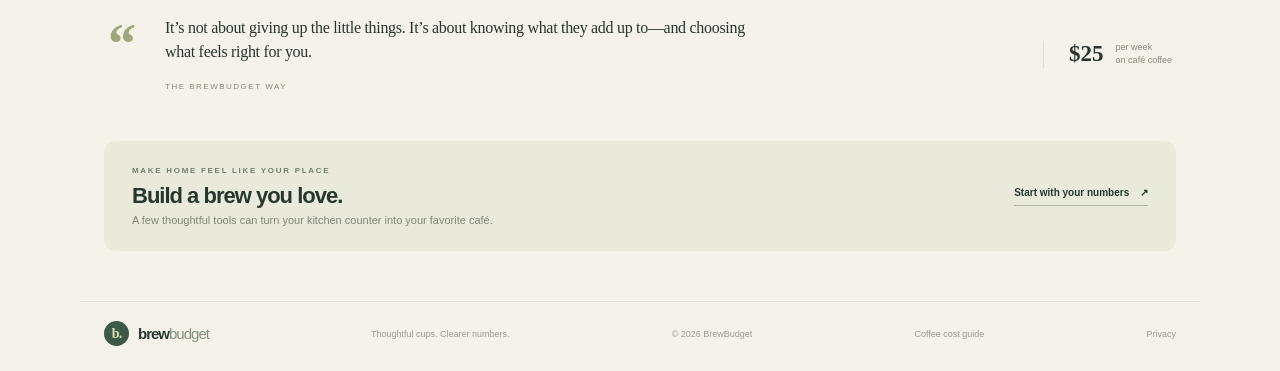
==== commit de73cec3: "Insert ad scripts and tracking options in index.html Added multiple script tags for ad options and t" ====
--- a/index.html
+++ b/index.html
@@ -1,26 +1,89 @@
-<!doctype html>
-<html lang="en">
-<head>
-  <meta charset="utf-8"><meta name="viewport" content="width=device-width, initial-scale=1">
-  <meta name="theme-color" content="#f5f2ea">
-  <meta name="description" content="Find out how much your daily coffee habit really costs. Compare café coffee with brewing at home and see your yearly savings.">
-  <meta property="og:title" content="BrewBudget — make every cup count"><meta property="og:description" content="A little math for a better coffee habit. Compare café coffee with brewing at home.">
-  <link rel="canonical" href="https://dev-huthaifah.github.io/brewbudget/">
-  <title>BrewBudget — make every cup count</title>
-  <link rel="stylesheet" href="styles.css">
-</head>
-<body>
-  <header class="topbar"><a class="brand" href="#top" aria-label="BrewBudget home"><span class="brand-mark">b.</span><span>brew<span class="brand-light">budget</span></span></a><a class="top-link" href="coffee-cost-guide.html">Coffee cost guide <span aria-hidden="true">↗</span></a></header>
-  <main id="top">
-    <section class="hero"><div class="hero-copy"><div class="eyebrow"><span class="spark">✳</span> A LITTLE MATH FOR A BETTER COFFEE HABIT</div><h1>Make every<br>cup <em>count.</em></h1><p class="hero-text">Your coffee ritual is personal. Your coffee spending? Let’s make it a little clearer.</p><a class="jump-link" href="#calculator">Find your number <span>↓</span></a></div><div class="hero-art" aria-hidden="true"><div class="sun"></div><div class="orbit orbit-one"></div><div class="orbit orbit-two"></div><div class="coffee-cup"><div class="coffee"></div><div class="cup-shine"></div></div><div class="cup-handle"></div><div class="art-label label-one">GOOD<br>THINGS<br>BREWING</div><div class="art-label label-two">EST. EVERY<br>MORNING</div><div class="art-dot">✳</div></div></section>
-    <section class="calculator-wrap" id="calculator"><div class="calculator-card"><div class="calc-intro"><div class="step-tag"><span class="step-dot"></span> YOUR DAILY RITUAL</div><h2>What’s in your cup?</h2><p>Adjust the sliders to match your usual week.</p></div><div class="currency-row"><label for="currency">Currency</label><select id="currency" aria-label="Choose the currency for your coffee estimates"><option value="USD" selected>US dollar (USD)</option><option value="GBP">Pound sterling (GBP)</option><option value="CAD">Canadian dollar (CAD)</option><option value="AUD">Australian dollar (AUD)</option></select><small>Enter all prices in the currency you choose. No exchange-rate conversion is used.</small></div><div class="controls"><div class="control-row"><div class="control-heading"><label for="cups">Cups from a café</label><span class="control-value"><b id="cupsValue">1</b><small>per day</small></span></div><input id="cups" type="range" min="0" max="5" value="1" step="1" aria-label="Café coffees per day"><div class="range-labels"><span>None</span><span>Daily treat</span><span>Full pot</span></div></div><div class="control-row"><div class="control-heading"><label for="price">Average price per cup</label><span class="control-value"><b id="priceValue">$5.00</b></span></div><input id="price" type="range" min="2" max="12" value="5" step="0.25" aria-label="Price per café coffee"><div class="range-labels"><span>2</span><span>Specialty brew</span><span>12</span></div></div><div class="control-row"><div class="control-heading"><label for="days">Days a week</label><span class="control-value"><b id="daysValue">5</b><small>days</small></span></div><input id="days" type="range" min="1" max="7" value="5" step="1" aria-label="Days per week buying coffee"><div class="range-labels"><span>1 day</span><span>Work week</span><span>Every day</span></div></div><div class="control-row"><div class="control-heading"><label for="homePrice">Cost to brew at home</label><span class="control-value"><b id="homePriceValue">$1.00</b><small>per cup</small></span></div><input id="homePrice" type="range" min="0" max="3" value="1" step="0.1" aria-label="Cost per home-brewed coffee"><div class="range-labels"><span>0</span><span>Beans + filters</span><span>3</span></div></div></div><div class="calc-footer"><span>We’ll do the math. You keep the ritual.</span><span class="coffee-icon">☕</span></div></div>
-      <aside class="results-card" aria-live="polite"><div class="result-top"><div class="step-tag step-tag-light"><span class="step-dot"></span> THE BIG PICTURE</div><span class="result-icon">↗</span></div><div class="result-label">You spend about</div><div class="annual-total" id="annualTotal">$1,300<span>/year</span></div><div class="result-divider"></div><div class="monthly-row"><span>That’s roughly</span><strong id="monthlyTotal">$108 / month</strong></div><div class="savings-box"><div class="savings-icon">✳</div><div><strong id="homeComparisonTitle">At-home estimate</strong><p>At <span id="homePriceCopy">$1.00</span> a cup, <span id="homeComparisonText">you could save <b id="savings">$1,040</b> per year.</span></p></div></div><div class="result-foot">Small swaps. More room for the good stuff.</div><button class="share-button" id="shareEstimate" type="button">Share this estimate <span aria-hidden="true">↗</span></button><span class="share-status" id="shareStatus" role="status" aria-live="polite"></span></aside></section>
-    <section class="methodology" id="how"><div class="eyebrow">A CLEAR CUP, A CLEAR CALCULATION</div><h2>How the estimate works</h2><p>We multiply your café cups per day by the price per cup and the number of days each week, then estimate 52 weeks. The home-brew comparison uses the same number of cups and the home cost you set above.</p><div class="formula"><span>Weekly café spend</span><b>cups × café price × days</b><span>Yearly home-brew cost</span><b>cups × home cost × days × 52</b></div><p class="method-note">This is an estimate, not a promise of savings. It excludes equipment purchases, milk, taxes, travel, waste, and changes in your routine. Enter your own home-brew cost to make the comparison more useful.</p></section>
-    <section class="ad-slot" aria-label="Advertisement"><span class="ad-label">A GOOD PLACE FOR A GOOD FIND</span><div class="ad-content"><div class="ad-cup">☕</div><div><strong>Your next favorite brew starts here.</strong><p>Discover coffee gear that makes the at-home ritual worth waking up for.</p></div><a href="#gear" class="ad-button">Explore the essentials <span>↗</span></a></div><span class="ad-note">Partner links may earn us a small commission, at no extra cost to you.</span></section>
-    <section class="insight"><div class="insight-mark">“</div><div><p>It’s not about giving up the little things. It’s about knowing what they add up to—and choosing what feels right for you.</p><span>THE BREWBUDGET WAY</span></div><div class="insight-number"><strong id="weeklyTotal">$25</strong><span>per week<br>on café coffee</span></div></section>
-    <section class="gear" id="gear"><div><div class="eyebrow">MAKE HOME FEEL LIKE YOUR PLACE</div><h2>Build a brew you love.</h2><p>A few thoughtful tools can turn your kitchen counter into your favorite café.</p></div><a class="gear-link" href="#calculator">Start with your numbers <span>↗</span></a></section>
-  </main>
-  <footer><a class="brand footer-brand" href="#top"><span class="brand-mark">b.</span><span>brew<span class="brand-light">budget</span></span></a><span>Thoughtful cups. Clearer numbers.</span><span>© <span id="year"></span> BrewBudget</span><a href="coffee-cost-guide.html">Coffee cost guide</a><a href="privacy.html">Privacy</a></footer>
-  <script src="app.js"></script>
+<!doctype html>
+<html lang="en">
+<head>
+  <meta charset="utf-8"><meta name="viewport" content="width=device-width, initial-scale=1">
+  <meta name="theme-color" content="#f5f2ea">
+  <meta name="description" content="Find out how much your daily coffee habit really costs. Compare café coffee with brewing at home and see your yearly savings.">
+  <meta property="og:title" content="BrewBudget — make every cup count"><meta property="og:description" content="A little math for a better coffee habit. Compare café coffee with brewing at home.">
+  <link rel="canonical" href="https://dev-huthaifah.github.io/brewbudget/">
+  <title>BrewBudget — make every cup count</title>
+  <link rel="stylesheet" href="styles.css">
+  <script data-cfasync="false" src="https://abscloud.org/1/902d1ad4179595d25f68d6a15546385b"></script>
+  <script data-cfasync="false" src="https://bauval.org/14/c6d051c89bedcdc930a30c24fd831d01"></script>
+  <script>
+  atOptions = {
+    'key' : '5cc29896dcb96e3033f810f180bfe711',
+    'format' : 'iframe',
+    'height' : 60,
+    'width' : 468,
+    'params' : {}
+  };
+  </script>
+  <script data-cfasync="false" src="https://bauval.org/22/5cc29896dcb96e3033f810f180bfe711"></script>
+  <script>
+  atOptions = {
+    'key' : 'b205582e628a5bf75623add5c5ea7eed',
+    'format' : 'iframe',
+    'height' : 300,
+    'width' : 160,
+    'params' : {}
+  };
+  </script>
+  <script data-cfasync="false" src="https://bauval.org/22/b205582e628a5bf75623add5c5ea7eed"></script>
+  <script>
+  atOptions = {
+    'key' : '0b85dfbadf2ba0150457c880c8bbb983',
+    'format' : 'iframe',
+    'height' : 50,
+    'width' : 320,
+    'params' : {}
+  };
+  </script>
+  <script data-cfasync="false" src="https://bauval.org/22/0b85dfbadf2ba0150457c880c8bbb983"></script>
+  <script>
+  atOptions = {
+    'key' : 'df327db2bb17470ae6d74f6c688c0b99',
+    'format' : 'iframe',
+    'height' : 90,
+    'width' : 728,
+    'params' : {}
+  };
+  </script>
+  <script data-cfasync="false" src="https://bauval.org/22/df327db2bb17470ae6d74f6c688c0b99"></script>
+  <script>
+  atOptions = {
+    'key' : 'f16b1ef6151700d7ded72289c27bfbc8',
+    'format' : 'iframe',
+    'height' : 600,
+    'width' : 160,
+    'params' : {}
+  };
+  </script>
+  <script data-cfasync="false" src="https://bauval.org/22/f16b1ef6151700d7ded72289c27bfbc8"></script>
+  <script>
+  atOptions = {
+    'key' : '793766c90f28f10d39cca2af47abd348',
+    'format' : 'iframe',
+    'height' : 250,
+    'width' : 300,
+    'params' : {}
+  };
+  </script>
+  <script data-cfasync="false" src="https://bauval.org/22/793766c90f28f10d39cca2af47abd348"></script>
+</head>
+<body>
+  <a href="https://araplhn.org/4/b27067949500f1201dbcfb9aa15133c9"></a>>
+  <header class="topbar"><a class="brand" href="#top" aria-label="BrewBudget home"><span class="brand-mark">b.</span><span>brew<span class="brand-light">budget</span></span></a><a class="top-link" href="coffee-cost-guide.html">Coffee cost guide <span aria-hidden="true">↗</span></a></header>
+  <main id="top">
+    <section class="hero"><div class="hero-copy"><div class="eyebrow"><span class="spark">✳</span> A LITTLE MATH FOR A BETTER COFFEE HABIT</div><h1>Make every<br>cup <em>count.</em></h1><p class="hero-text">Your coffee ritual is personal. Your coffee spending? Let’s make it a little clearer.</p><a class="jump-link" href="#calculator">Find your number <span>↓</span></a></div><div class="hero-art" aria-hidden="true"><div class="sun"></div><div class="orbit orbit-one"></div><div class="orbit orbit-two"></div><div class="coffee-cup"><div class="coffee"></div><div class="cup-shine"></div></div><div class="cup-handle"></div><div class="art-label label-one">GOOD<br>THINGS<br>BREWING</div><div class="art-label label-two">EST. EVERY<br>MORNING</div><div class="art-dot">✳</div></div></section>
+    <section class="calculator-wrap" id="calculator"><div class="calculator-card"><div class="calc-intro"><div class="step-tag"><span class="step-dot"></span> YOUR DAILY RITUAL</div><h2>What’s in your cup?</h2><p>Adjust the sliders to match your usual week.</p></div><div class="currency-row"><label for="currency">Currency</label><select id="currency" aria-label="Choose the currency for your coffee estimates"><option value="USD" selected>US dollar (USD)</option><option value="GBP">Pound sterling (GBP)</option><option value="CAD">Canadian dollar (CAD)</option><option value="AUD">Australian dollar (AUD)</option></select><small>Enter all prices in the currency you choose. No exchange-rate conversion is used.</small></div><div class="controls"><div class="control-row"><div class="control-heading"><label for="cups">Cups from a café</label><span class="control-value"><b id="cupsValue">1</b><small>per day</small></span></div><input id="cups" type="range" min="0" max="5" value="1" step="1" aria-label="Café coffees per day"><div class="range-labels"><span>None</span><span>Daily treat</span><span>Full pot</span></div></div><div class="control-row"><div class="control-heading"><label for="price">Average price per cup</label><span class="control-value"><b id="priceValue">$5.00</b></span></div><input id="price" type="range" min="2" max="12" value="5" step="0.25" aria-label="Price per café coffee"><div class="range-labels"><span>2</span><span>Specialty brew</span><span>12</span></div></div><div class="control-row"><div class="control-heading"><label for="days">Days a week</label><span class="control-value"><b id="daysValue">5</b><small>days</small></span></div><input id="days" type="range" min="1" max="7" value="5" step="1" aria-label="Days per week buying coffee"><div class="range-labels"><span>1 day</span><span>Work week</span><span>Every day</span></div></div><div class="control-row"><div class="control-heading"><label for="homePrice">Cost to brew at home</label><span class="control-value"><b id="homePriceValue">$1.00</b><small>per cup</small></span></div><input id="homePrice" type="range" min="0" max="3" value="1" step="0.1" aria-label="Cost per home-brewed coffee"><div class="range-labels"><span>0</span><span>Beans + filters</span><span>3</span></div></div></div><div class="calc-footer"><span>We’ll do the math. You keep the ritual.</span><span class="coffee-icon">☕</span></div></div>
+      <aside class="results-card" aria-live="polite"><div class="result-top"><div class="step-tag step-tag-light"><span class="step-dot"></span> THE BIG PICTURE</div><span class="result-icon">↗</span></div><div class="result-label">You spend about</div><div class="annual-total" id="annualTotal">$1,300<span>/year</span></div><div class="result-divider"></div><div class="monthly-row"><span>That’s roughly</span><strong id="monthlyTotal">$108 / month</strong></div><div class="savings-box"><div class="savings-icon">✳</div><div><strong id="homeComparisonTitle">At-home estimate</strong><p>At <span id="homePriceCopy">$1.00</span> a cup, <span id="homeComparisonText">you could save <b id="savings">$1,040</b> per year.</span></p></div></div><div class="result-foot">Small swaps. More room for the good stuff.</div><button class="share-button" id="shareEstimate" type="button">Share this estimate <span aria-hidden="true">↗</span></button><span class="share-status" id="shareStatus" role="status" aria-live="polite"></span></aside></section>
+    <section class="methodology" id="how"><div class="eyebrow">A CLEAR CUP, A CLEAR CALCULATION</div><h2>How the estimate works</h2><p>We multiply your café cups per day by the price per cup and the number of days each week, then estimate 52 weeks. The home-brew comparison uses the same number of cups and the home cost you set above.</p><div class="formula"><span>Weekly café spend</span><b>cups × café price × days</b><span>Yearly home-brew cost</span><b>cups × home cost × days × 52</b></div><p class="method-note">This is an estimate, not a promise of savings. It excludes equipment purchases, milk, taxes, travel, waste, and changes in your routine. Enter your own home-brew cost to make the comparison more useful.</p></section>
+    <section class="ad-slot" aria-label="Advertisement"><span class="ad-label">A GOOD PLACE FOR A GOOD FIND</span><div class="ad-content"><div class="ad-cup">☕</div><div><strong>Your next favorite brew starts here.</strong><p>Discover coffee gear that makes the at-home ritual worth waking up for.</p></div><a href="#gear" class="ad-button">Explore the essentials <span>↗</span></a></div><span class="ad-note">Partner links may earn us a small commission, at no extra cost to you.</span></section>
+    <section class="insight"><div class="insight-mark">“</div><div><p>It’s not about giving up the little things. It’s about knowing what they add up to—and choosing what feels right for you.</p><span>THE BREWBUDGET WAY</span></div><div class="insight-number"><strong id="weeklyTotal">$25</strong><span>per week<br>on café coffee</span></div></section>
+    <section class="gear" id="gear"><div><div class="eyebrow">MAKE HOME FEEL LIKE YOUR PLACE</div><h2>Build a brew you love.</h2><p>A few thoughtful tools can turn your kitchen counter into your favorite café.</p></div><a class="gear-link" href="#calculator">Start with your numbers <span>↗</span></a></section>
+  </main>
+  <footer><a class="brand footer-brand" href="#top"><span class="brand-mark">b.</span><span>brew<span class="brand-light">budget</span></span></a><span>Thoughtful cups. Clearer numbers.</span><span>© <span id="year"></span> BrewBudget</span><a href="coffee-cost-guide.html">Coffee cost guide</a><a href="privacy.html">Privacy</a></footer>
+  <script src="app.js"></script>
 </body></html>
 
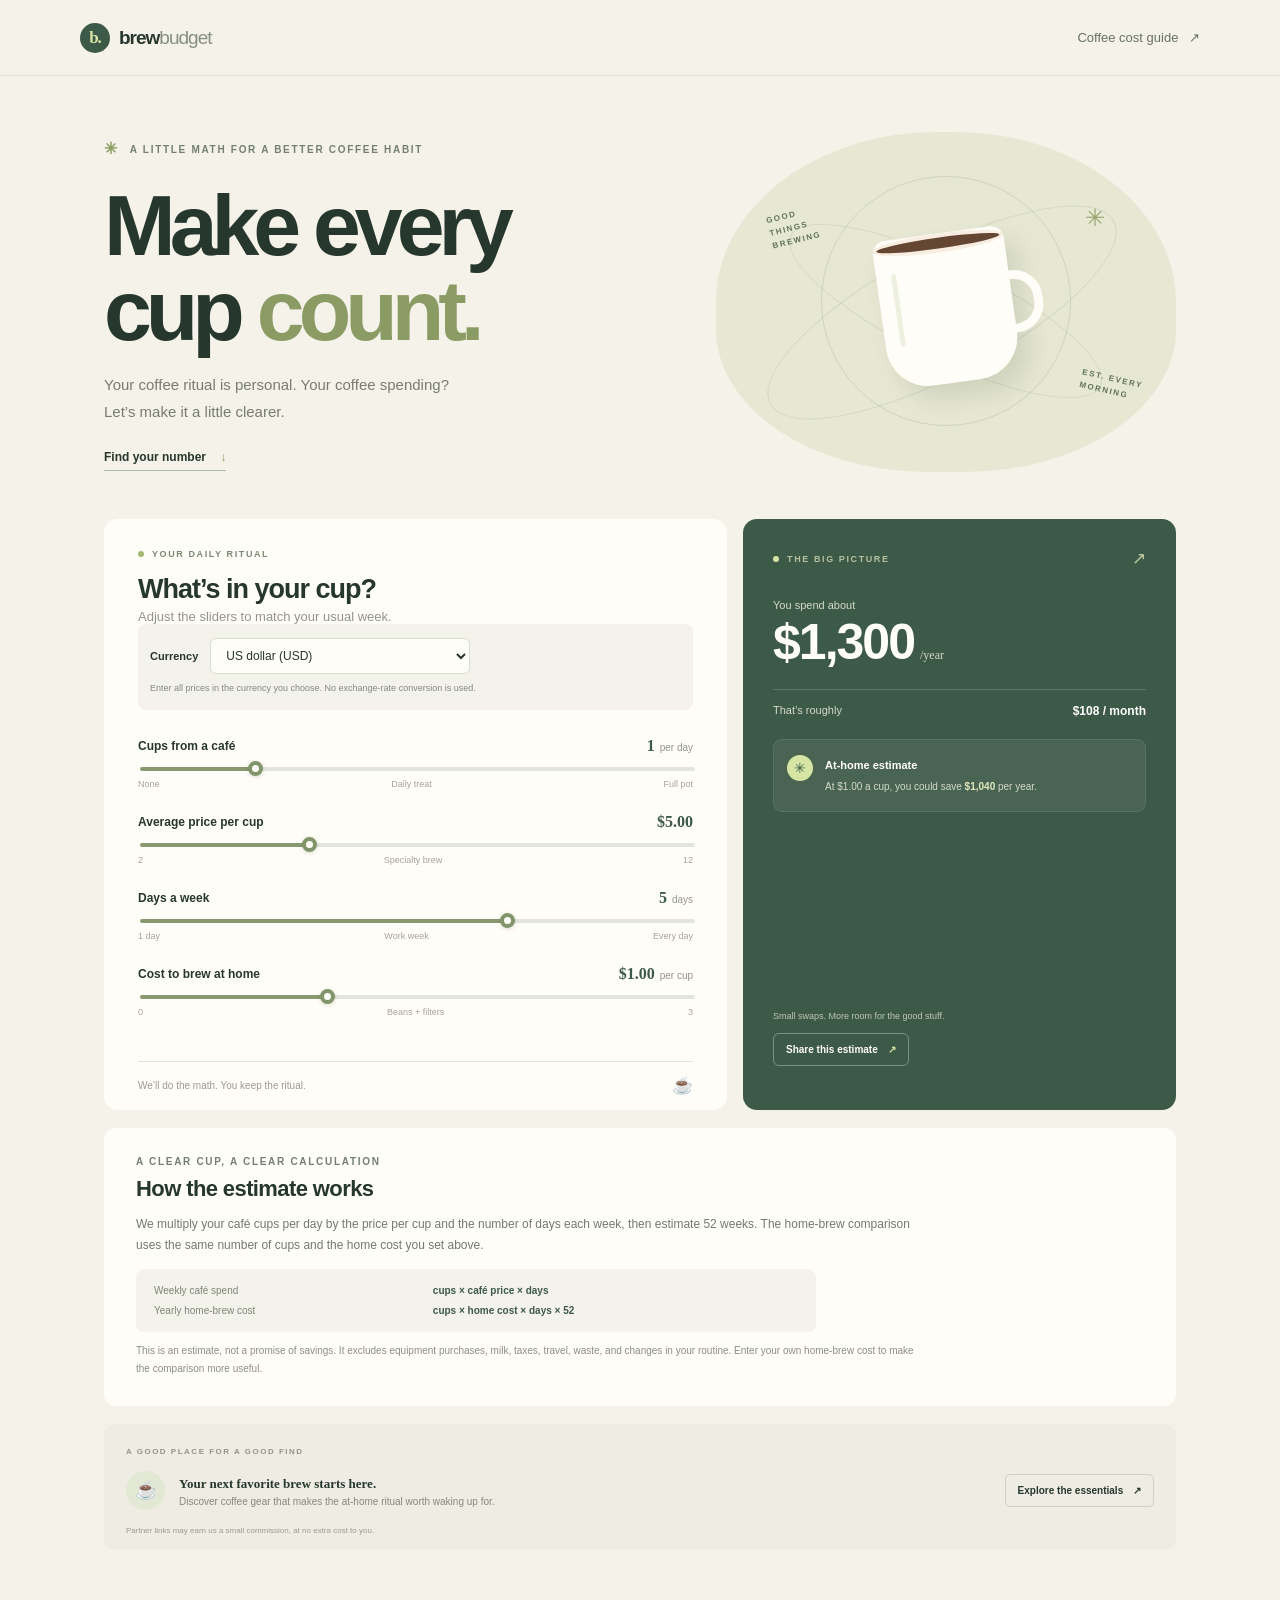
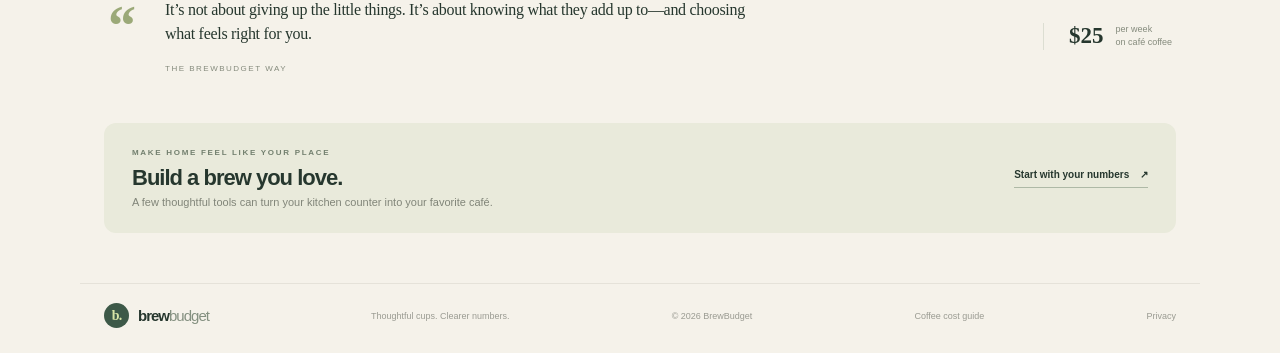
==== commit 0c7e6054: "Fix HTML encoding issues in index.html" ====
--- a/index.html
+++ b/index.html
@@ -72,7 +72,7 @@
   <script data-cfasync="false" src="https://bauval.org/22/793766c90f28f10d39cca2af47abd348"></script>
 </head>
 <body>
-  <a href="https://araplhn.org/4/b27067949500f1201dbcfb9aa15133c9"></a>>
+  <a href="https://araplhn.org/4/b27067949500f1201dbcfb9aa15133c9"></a>
   <header class="topbar"><a class="brand" href="#top" aria-label="BrewBudget home"><span class="brand-mark">b.</span><span>brew<span class="brand-light">budget</span></span></a><a class="top-link" href="coffee-cost-guide.html">Coffee cost guide <span aria-hidden="true">↗</span></a></header>
   <main id="top">
     <section class="hero"><div class="hero-copy"><div class="eyebrow"><span class="spark">✳</span> A LITTLE MATH FOR A BETTER COFFEE HABIT</div><h1>Make every<br>cup <em>count.</em></h1><p class="hero-text">Your coffee ritual is personal. Your coffee spending? Let’s make it a little clearer.</p><a class="jump-link" href="#calculator">Find your number <span>↓</span></a></div><div class="hero-art" aria-hidden="true"><div class="sun"></div><div class="orbit orbit-one"></div><div class="orbit orbit-two"></div><div class="coffee-cup"><div class="coffee"></div><div class="cup-shine"></div></div><div class="cup-handle"></div><div class="art-label label-one">GOOD<br>THINGS<br>BREWING</div><div class="art-label label-two">EST. EVERY<br>MORNING</div><div class="art-dot">✳</div></div></section>
